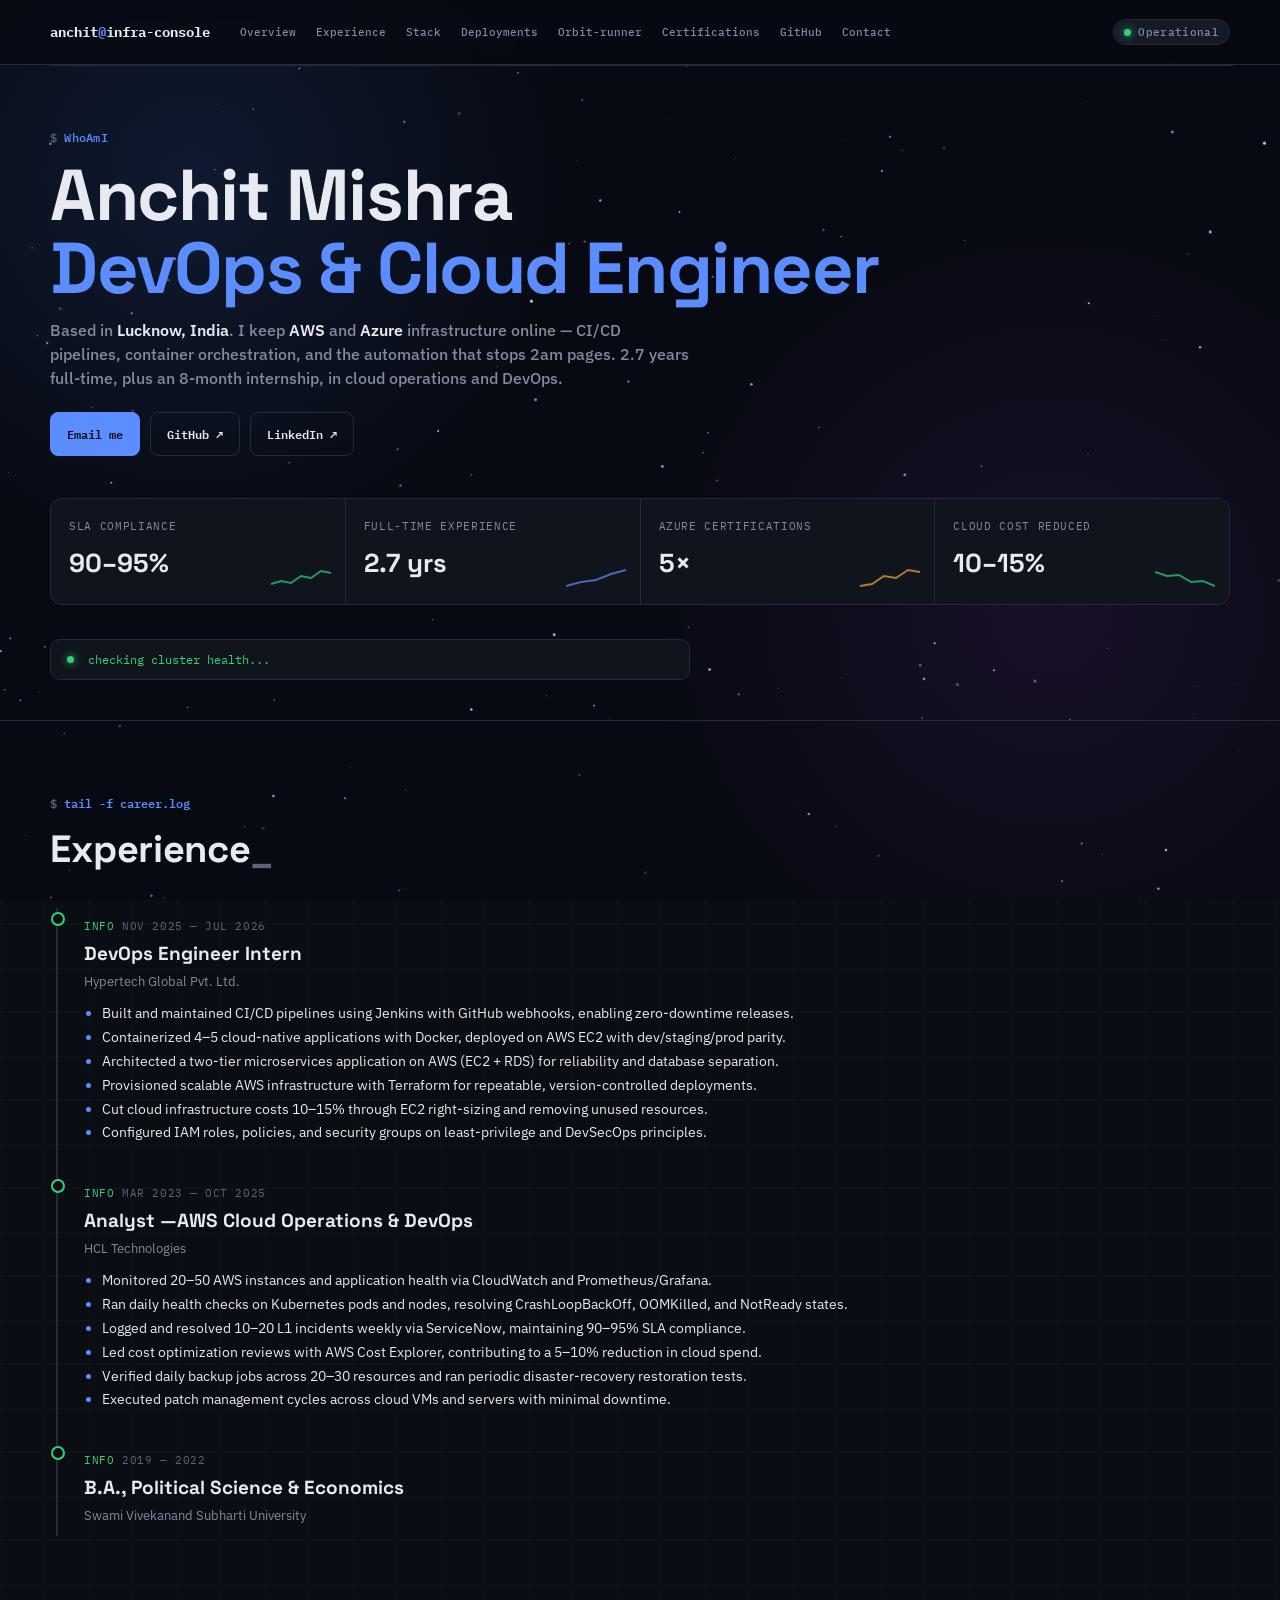
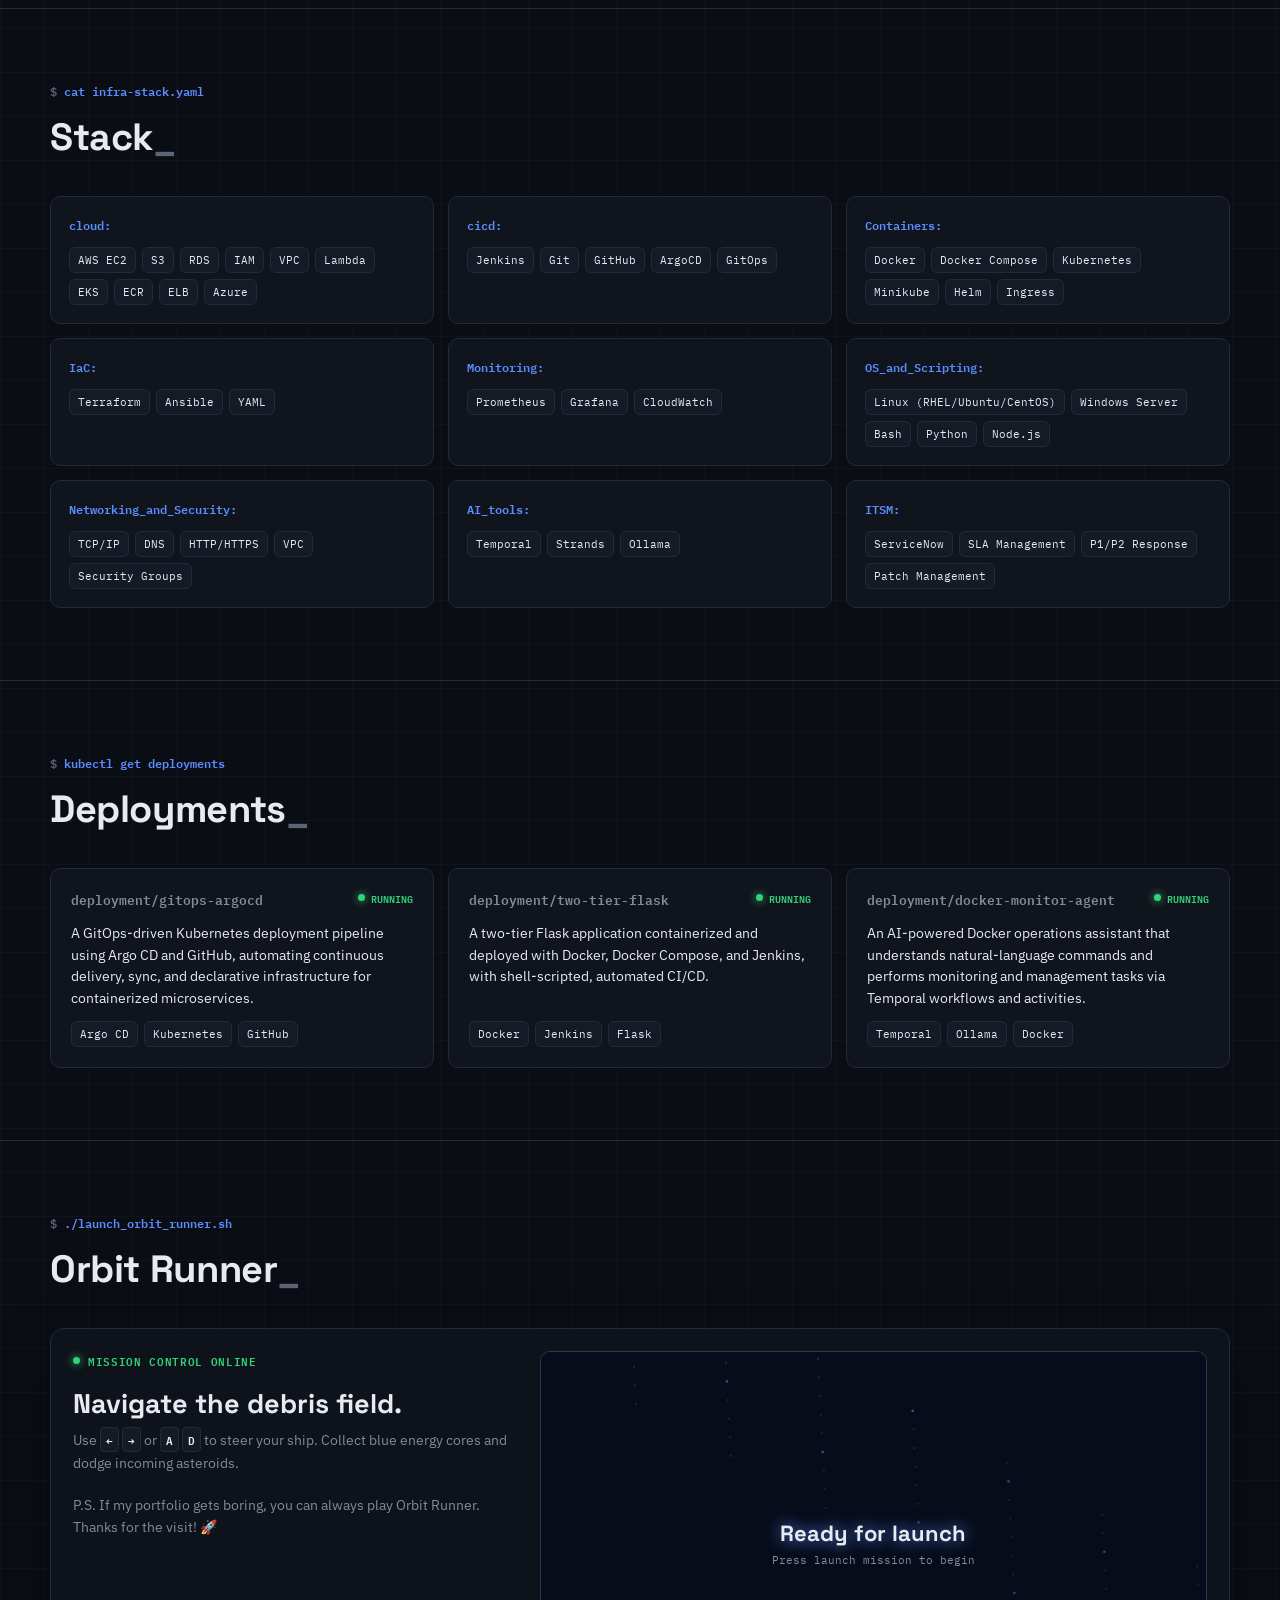
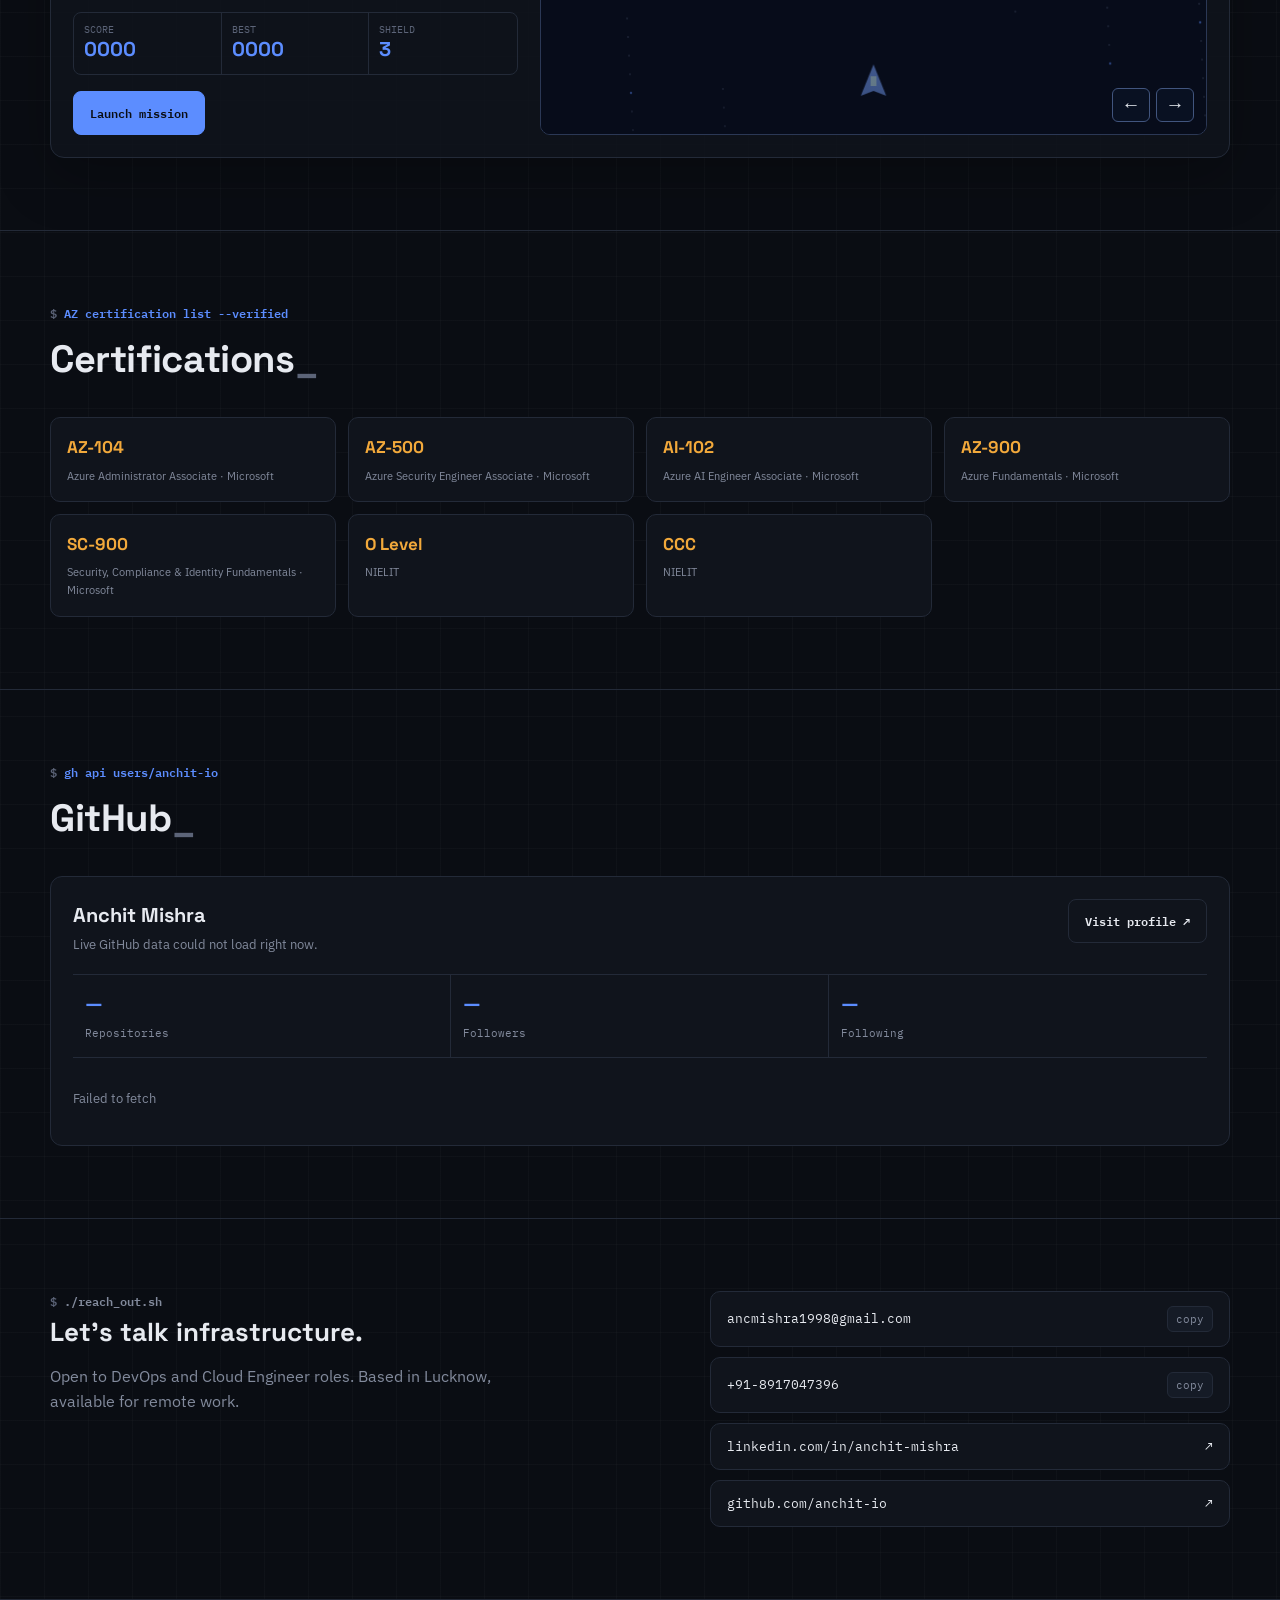
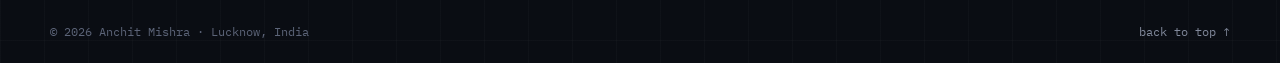
==== index.html @ adf02101 "Refactor text elements for consistency in index.html Updated various text elements for consistency a" ====
<!doctype html>
<html lang="en">
<head>
<meta charset="UTF-8" />
<meta name="viewport" content="width=device-width, initial-scale=1.0" />
<title>Anchit Mishra — DevOps &amp; Cloud Engineer</title>
<meta name="description" content="Anchit Mishra — DevOps and Cloud Engineer. AWS, Azure, Kubernetes, Terraform, CI/CD, and Infrastructure Automation." />
<link rel="preconnect" href="https://fonts.googleapis.com">
<link rel="preconnect" href="https://fonts.gstatic.com" crossorigin>
<link href="https://fonts.googleapis.com/css2?family=Space+Grotesk:wght@500;700&family=IBM+Plex+Mono:wght@400;500;600&family=IBM+Plex+Sans:wght@400;500;600&display=swap" rel="stylesheet">
<link rel="stylesheet" href="styles.css" />
</head>
<body>
<canvas id="space-bg" aria-hidden="true"></canvas>

<header class="top">
  <div class="wrap top-inner">
    <a class="brand" href="#top">anchit<b>@</b>infra-console</a>
    <nav>
      <a href="#overview">Overview</a>
      <a href="#log">Experience</a>
      <a href="#stack">Stack</a>
      <a href="#deployments">Deployments</a>
      <a href="#orbit">Orbit-runner</a>
      <a href="#certs">Certifications</a>
      <a href="#github">GitHub</a>
      <a href="#contact">Contact</a>
    </nav>
    <span class="pill"><i class="dot pulse"></i> Operational</span>
  </div>
</header>

<main id="top">

  <section id="overview" class="hero wrap">
    <div>
      <p class="prompt">WhoAmI</p>
      <h1 class="name">Anchit Mishra<br><em>DevOps &amp; Cloud Engineer</em></h1>
      <p class="role-line">Based in <strong>Lucknow, India</strong>. I keep <strong>AWS</strong> and <strong>Azure</strong> infrastructure online — CI/CD pipelines, container orchestration, and the automation that stops 2am pages. 2.7 years full-time, plus an 8-month internship, in cloud operations and DevOps.</p>
      <div class="hero-ctas">
        <a class="btn primary" href="mailto:ancmishra1998@gmail.com">Email me</a>
        <a class="btn" href="https://github.com/anchit-io" target="_blank" rel="noreferrer">GitHub ↗</a>
        <a class="btn" href="https://linkedin.com/in/anchit-mishra" target="_blank" rel="noreferrer">LinkedIn ↗</a>
      </div>
    </div>

    <div class="stats">
      <div class="stat">
        <span class="k">SLA compliance</span>
        <span class="v">90–95%</span>
        <svg width="60" height="24" viewBox="0 0 60 24"><polyline points="0,18 10,15 20,17 30,10 40,12 50,5 60,7" fill="none" stroke="#33d17a" stroke-width="2"/></svg>
      </div>
      <div class="stat">
        <span class="k">Full-time experience</span>
        <span class="v">2.7 yrs</span>
        <svg width="60" height="24" viewBox="0 0 60 24"><polyline points="0,20 15,16 30,14 45,8 60,4" fill="none" stroke="#5c8dff" stroke-width="2"/></svg>
      </div>
      <div class="stat">
        <span class="k">Azure certifications</span>
        <span class="v">5×</span>
        <svg width="60" height="24" viewBox="0 0 60 24"><polyline points="0,20 12,18 24,10 36,12 48,4 60,6" fill="none" stroke="#f2a93b" stroke-width="2"/></svg>
      </div>
      <div class="stat">
        <span class="k">Cloud cost reduced</span>
        <span class="v">10–15%</span>
        <svg width="60" height="24" viewBox="0 0 60 24"><polyline points="0,6 12,10 24,9 36,16 48,15 60,20" fill="none" stroke="#33d17a" stroke-width="2"/></svg>
      </div>
    </div>

    <div class="ticker">
      <span class="dot pulse"></span>
      <span id="ticker-text">checking cluster health...</span>
    </div>
  </section>

  <section id="log">
    <div class="wrap">
      <p class="eyebrow">tail -f career.log</p>
      <h2 class="title">Experience<span>_</span></h2>
      <div class="log">
        <article class="log-entry">
          <p class="log-meta"><span class="lvl">INFO</span>Nov 2025 — Jul 2026</p>
          <h3>DevOps Engineer Intern</h3>
          <p class="org">Hypertech Global Pvt. Ltd.</p>
          <ul>
            <li>Built and maintained CI/CD pipelines using Jenkins with GitHub webhooks, enabling zero-downtime releases.</li>
            <li>Containerized 4–5 cloud-native applications with Docker, deployed on AWS EC2 with dev/staging/prod parity.</li>
            <li>Architected a two-tier microservices application on AWS (EC2 + RDS) for reliability and database separation.</li>
            <li>Provisioned scalable AWS infrastructure with Terraform for repeatable, version-controlled deployments.</li>
            <li>Cut cloud infrastructure costs 10–15% through EC2 right-sizing and removing unused resources.</li>
            <li>Configured IAM roles, policies, and security groups on least-privilege and DevSecOps principles.</li>
          </ul>
        </article>
        <article class="log-entry">
          <p class="log-meta"><span class="lvl">INFO</span>Mar 2023 — Oct 2025</p>
          <h3>Analyst —AWS Cloud Operations &amp; DevOps</h3>
          <p class="org">HCL Technologies</p>
          <ul>
            <li>Monitored 20–50 AWS instances and application health via CloudWatch and Prometheus/Grafana.</li>
            <li>Ran daily health checks on Kubernetes pods and nodes, resolving CrashLoopBackOff, OOMKilled, and NotReady states.</li>
            <li>Logged and resolved 10–20 L1 incidents weekly via ServiceNow, maintaining 90–95% SLA compliance.</li>
            <li>Led cost optimization reviews with AWS Cost Explorer, contributing to a 5–10% reduction in cloud spend.</li>
            <li>Verified daily backup jobs across 20–30 resources and ran periodic disaster-recovery restoration tests.</li>
            <li>Executed patch management cycles across cloud VMs and servers with minimal downtime.</li>
          </ul>
        </article>
        <article class="log-entry">
          <p class="log-meta"><span class="lvl">INFO</span>2019 — 2022</p>
          <h3>B.A., Political Science &amp; Economics</h3>
          <p class="org">Swami Vivekanand Subharti University</p>
        </article>
      </div>
    </div>
  </section>

  <section id="stack">
    <div class="wrap">
      <p class="eyebrow">cat infra-stack.yaml</p>
      <h2 class="title">Stack<span>_</span></h2>
      <div class="manifest">
        <div class="card">
          <span class="key">cloud</span>
          <div class="chip-row">
            <span class="chip">AWS EC2</span><span class="chip">S3</span><span class="chip">RDS</span><span class="chip">IAM</span>
            <span class="chip">VPC</span><span class="chip">Lambda</span><span class="chip">EKS</span><span class="chip">ECR</span>
            <span class="chip">ELB</span><span class="chip">Azure</span>
          </div>
        </div>
        <div class="card">
          <span class="key">cicd</span>
          <div class="chip-row">
            <span class="chip">Jenkins</span><span class="chip">Git</span><span class="chip">GitHub</span>
            <span class="chip">ArgoCD</span><span class="chip">GitOps</span>
          </div>
        </div>
        <div class="card">
          <span class="key">Containers</span>
          <div class="chip-row">
            <span class="chip">Docker</span><span class="chip">Docker Compose</span><span class="chip">Kubernetes</span>
            <span class="chip">Minikube</span><span class="chip">Helm</span><span class="chip">Ingress</span>
          </div>
        </div>
        <div class="card">
          <span class="key">IaC</span>
          <div class="chip-row">
            <span class="chip">Terraform</span><span class="chip">Ansible</span><span class="chip">YAML</span>
          </div>
        </div>
        <div class="card">
          <span class="key">Monitoring</span>
          <div class="chip-row">
            <span class="chip">Prometheus</span><span class="chip">Grafana</span><span class="chip">CloudWatch</span>
          </div>
        </div>
        <div class="card">
          <span class="key">OS_and_Scripting</span>
          <div class="chip-row">
            <span class="chip">Linux (RHEL/Ubuntu/CentOS)</span><span class="chip">Windows Server</span>
            <span class="chip">Bash</span><span class="chip">Python</span><span class="chip">Node.js</span>
          </div>
        </div>
        <div class="card">
          <span class="key">Networking_and_Security</span>
          <div class="chip-row">
            <span class="chip">TCP/IP</span><span class="chip">DNS</span><span class="chip">HTTP/HTTPS</span>
            <span class="chip">VPC</span><span class="chip">Security Groups</span>
          </div>
        </div>
        <div class="card">
          <span class="key">AI_tools</span>
          <div class="chip-row">
            <span class="chip">Temporal</span><span class="chip">Strands</span><span class="chip">Ollama</span>
          </div>
        </div>
        <div class="card">
          <span class="key">ITSM</span>
          <div class="chip-row">
            <span class="chip">ServiceNow</span><span class="chip">SLA Management</span>
            <span class="chip">P1/P2 Response</span><span class="chip">Patch Management</span>
          </div>
        </div>
      </div>
    </div>
  </section>

  <section id="deployments">
    <div class="wrap">
      <p class="eyebrow">kubectl get deployments</p>
      <h2 class="title">Deployments<span>_</span></h2>
      <div class="deploy-grid">
        <article class="deploy">
          <div class="deploy-head">
            <h3>deployment/gitops-argocd</h3>
            <span class="status-ok"><i class="dot"></i>RUNNING</span>
          </div>
          <p class="desc">A GitOps-driven Kubernetes deployment pipeline using Argo CD and GitHub, automating continuous delivery, sync, and declarative infrastructure for containerized microservices.</p>
          <div class="chip-row"><span class="chip">Argo CD</span><span class="chip">Kubernetes</span><span class="chip">GitHub</span></div>
        </article>
        <article class="deploy">
          <div class="deploy-head">
            <h3>deployment/two-tier-flask</h3>
            <span class="status-ok"><i class="dot"></i>RUNNING</span>
          </div>
          <p class="desc">A two-tier Flask application containerized and deployed with Docker, Docker Compose, and Jenkins, with shell-scripted, automated CI/CD.</p>
          <div class="chip-row"><span class="chip">Docker</span><span class="chip">Jenkins</span><span class="chip">Flask</span></div>
        </article>
        <article class="deploy">
          <div class="deploy-head">
            <h3>deployment/docker-monitor-agent</h3>
            <span class="status-ok"><i class="dot"></i>RUNNING</span>
          </div>
          <p class="desc">An AI-powered Docker operations assistant that understands natural-language commands and performs monitoring and management tasks via Temporal workflows and activities.</p>
          <div class="chip-row"><span class="chip">Temporal</span><span class="chip">Ollama</span><span class="chip">Docker</span></div>
        </article>
      </div>
    </div>
  </section>

  <section id="orbit" class="orbit-section">
    <div class="wrap">
      <p class="eyebrow">./launch_orbit_runner.sh</p>
      <h2 class="title">Orbit Runner<span>_</span></h2>
      <div class="game-shell">
        <div class="game-copy">
          <span class="game-kicker"><i class="dot pulse"></i> mission control online</span>
          <h3>Navigate the debris field.</h3>
          <p>Use <kbd>←</kbd> <kbd>→</kbd> or <kbd>A</kbd> <kbd>D</kbd> to steer your ship. Collect blue energy cores and dodge incoming asteroids.</p>
          <p class="game-note">P.S. If my portfolio gets boring, you can always play Orbit Runner. Thanks for the visit! 🚀</p>
          <div class="game-stats" aria-live="polite">
            <div><span>score</span><strong id="game-score">0000</strong></div>
            <div><span>best</span><strong id="game-best">0000</strong></div>
            <div><span>shield</span><strong id="game-shield">3</strong></div>
          </div>
          <button class="btn primary game-start" id="game-start" type="button">Launch mission</button>
        </div>
        <div class="game-stage-wrap">
          <canvas id="orbit-game" width="680" height="390" aria-label="Orbit Runner space game"></canvas>
          <div class="game-overlay" id="game-overlay"><span>Ready for launch</span><small>Press launch mission to begin</small></div>
          <div class="game-controls" aria-label="Game controls">
            <button type="button" class="game-control" data-direction="left" aria-label="Move ship left">←</button>
            <button type="button" class="game-control" data-direction="right" aria-label="Move ship right">→</button>
          </div>
        </div>
      </div>
    </div>
  </section>

  <section id="certs">
    <div class="wrap">
      <p class="eyebrow">AZ certification list --verified</p>
      <h2 class="title">Certifications<span>_</span></h2>
      <div class="cert-grid">
        <div class="cert"><span class="badge">AZ-104</span><small>Azure Administrator Associate · Microsoft</small></div>
        <div class="cert"><span class="badge">AZ-500</span><small>Azure Security Engineer Associate · Microsoft</small></div>
        <div class="cert"><span class="badge">AI-102</span><small>Azure AI Engineer Associate · Microsoft</small></div>
        <div class="cert"><span class="badge">AZ-900</span><small>Azure Fundamentals · Microsoft</small></div>
        <div class="cert"><span class="badge">SC-900</span><small>Security, Compliance &amp; Identity Fundamentals · Microsoft</small></div>
        <div class="cert"><span class="badge">O Level</span><small>NIELIT</small></div>
        <div class="cert"><span class="badge">CCC</span><small>NIELIT</small></div>
      </div>
    </div>
  </section>

  <section id="github">
    <div class="wrap">
      <p class="eyebrow">gh api users/anchit-io</p>
      <h2 class="title">GitHub<span>_</span></h2>
      <div class="gh-panel">
        <div class="gh-top">
          <div>
            <h3 id="gh-name">Anchit Mishra</h3>
            <p id="gh-bio">Loading public profile…</p>
          </div>
          <a class="btn" id="gh-link" href="https://github.com/anchit-io" target="_blank" rel="noreferrer">Visit profile ↗</a>
        </div>
        <div class="gh-stats">
          <div><strong id="gh-repos">—</strong><span>Repositories</span></div>
          <div><strong id="gh-followers">—</strong><span>Followers</span></div>
          <div><strong id="gh-following">—</strong><span>Following</span></div>
        </div>
        <div class="repo-grid" id="gh-repo-list">
          <p style="grid-column:1/-1;color:var(--muted);font-size:13px">Connecting to GitHub…</p>
        </div>
      </div>
    </div>
  </section>

  <section id="contact">
    <div class="wrap contact-grid">
      <div class="contact-copy">
        <p class="eyebrow">./reach_out.sh</p>
        <h3>Let's talk infrastructure.</h3>
        <p>Open to DevOps and Cloud Engineer roles. Based in Lucknow, available for remote work.</p>
      </div>
      <div class="contact-list">
        <a class="contact-item" href="mailto:ancmishra1998@gmail.com">
          <span>ancmishra1998@gmail.com</span>
          <button type="button" data-copy="ancmishra1998@gmail.com">copy</button>
        </a>
        <a class="contact-item" href="tel:+918917047396">
          <span>+91-8917047396</span>
          <button type="button" data-copy="+918917047396">copy</button>
        </a>
        <a class="contact-item" href="https://linkedin.com/in/anchit-mishra" target="_blank" rel="noreferrer">
          <span>linkedin.com/in/anchit-mishra</span><span>↗</span>
        </a>
        <a class="contact-item" href="https://github.com/anchit-io" target="_blank" rel="noreferrer">
          <span>github.com/anchit-io</span><span>↗</span>
        </a>
      </div>
    </div>
  </section>

</main>

<footer>
  <div class="wrap footer-inner">
    <span>© <span id="year"></span> Anchit Mishra · Lucknow, India</span>
    <a href="#top">back to top ↑</a>
  </div>
</footer>

<script src="script.js"></script>
</body>
</html>
---- styles.css ----
:root{
  --bg:#0a0d13;
  --panel:#10141c;
  --panel-2:#151b26;
  --line:#232a38;
  --text:#e7eaf0;
  --muted:#828a9c;
  --muted-2:#5c6478;
  --ok:#33d17a;
  --warn:#f2a93b;
  --info:#5c8dff;
  --display:'Space Grotesk',sans-serif;
  --mono:'IBM Plex Mono',monospace;
  --body:'IBM Plex Sans',sans-serif;
  --maxw:1180px;
}

*{box-sizing:border-box}
html{scroll-behavior:smooth}
body{
  margin:0;background:var(--bg);color:var(--text);
  font-family:var(--body);line-height:1.6;
  background-image:
    linear-gradient(rgba(231,234,240,0.025) 1px,transparent 1px),
    linear-gradient(90deg,rgba(231,234,240,0.025) 1px,transparent 1px);
  background-size:44px 44px;
}
#space-bg{position:fixed;inset:0;width:100%;height:100%;z-index:-2;pointer-events:none;background:radial-gradient(circle at 15% 20%,rgba(52,95,184,.18),transparent 30%),radial-gradient(circle at 82% 68%,rgba(117,43,157,.16),transparent 34%),#070a12}
@media (prefers-reduced-motion:reduce){
  *{animation-duration:0.001ms!important;animation-iteration-count:1!important;transition-duration:0.001ms!important;}
}

.wrap{width:min(100% - 48px,var(--maxw));margin:0 auto}
a{color:inherit}
.pill{
  display:inline-flex;align-items:center;gap:7px;
  font:500 11px var(--mono);letter-spacing:.03em;
  padding:5px 10px;border:1px solid var(--line);border-radius:99px;color:var(--muted);
  background:var(--panel-2);
}
.dot{width:7px;height:7px;border-radius:50%;background:var(--ok);box-shadow:0 0 8px var(--ok);flex:none}
.dot.pulse{animation:pulse 2.2s ease-in-out infinite}
@keyframes pulse{0%,100%{opacity:1}50%{opacity:.35}}

/* header */
header.top{
  position:sticky;top:0;z-index:20;
  background:rgba(7,10,18,.84);backdrop-filter:blur(10px);
  border-bottom:1px solid var(--line);
}
.top-inner{display:flex;align-items:center;gap:22px;height:64px}
.brand{font:700 14px var(--mono);text-decoration:none;color:var(--text);white-space:nowrap}
.brand b{color:var(--info)}
.top nav{display:flex;gap:20px;margin-left:8px;flex:1;overflow:auto}
.top nav a{font:500 11px var(--mono);color:var(--muted);text-decoration:none;white-space:nowrap}
.top nav a:hover{color:var(--text)}
.menu-btn{display:none;background:none;border:1px solid var(--line);color:var(--text);border-radius:6px;padding:6px 10px;font:12px var(--mono)}

/* hero */
.hero{padding:64px 0 40px;display:grid;gap:34px}
.prompt{font:500 12px var(--mono);color:var(--info);letter-spacing:.02em;margin:0 0 14px}
.prompt::before{content:'$ ';color:var(--muted-2)}
h1.name{
  font-family:var(--display);font-weight:700;
  font-size:clamp(40px,6.4vw,72px);line-height:1.02;letter-spacing:-.02em;margin:0 0 12px;
}
h1.name em{font-style:normal;color:var(--info)}
.role-line{font:500 16px/1.5 var(--body);color:var(--muted);max-width:640px;margin:0 0 22px}
.role-line strong{color:var(--text);font-weight:600}
.hero-ctas{display:flex;flex-wrap:wrap;gap:10px;margin-bottom:8px}
.btn{
  font:600 12px var(--mono);text-decoration:none;padding:11px 16px;border-radius:8px;
  border:1px solid var(--line);color:var(--text);display:inline-flex;align-items:center;gap:8px;
  transition:transform .15s ease,border-color .15s ease,background .15s ease;
}
.btn:hover{transform:translateY(-2px);border-color:var(--info)}
.btn.primary{background:var(--info);border-color:var(--info);color:#0a0d13}
.btn.primary:hover{background:#7aa2ff}

/* stat tiles */
.stats{display:grid;grid-template-columns:repeat(4,1fr);gap:1px;background:var(--line);border:1px solid var(--line);border-radius:12px;overflow:hidden}
.stat{background:var(--panel);padding:20px 18px;position:relative}
.stat .k{font:11px var(--mono);color:var(--muted);text-transform:uppercase;letter-spacing:.06em;margin-bottom:10px;display:block}
.stat .v{font-family:var(--display);font-weight:700;font-size:26px;color:var(--text)}
.stat svg{position:absolute;right:14px;bottom:14px;opacity:.7}

/* live ticker */
.ticker{
  border:1px solid var(--line);background:var(--panel);border-radius:10px;
  padding:12px 16px;display:flex;align-items:center;gap:12px;font:12px var(--mono);color:var(--muted);
  max-width:640px;
}
.ticker .dot{margin-right:2px}
#ticker-text{color:var(--ok)}

/* orbit runner */
.orbit-section{position:relative;overflow:hidden}
.game-shell{display:grid;grid-template-columns:.8fr 1.2fr;gap:22px;align-items:stretch;border:1px solid var(--line);background:rgba(16,20,28,.86);border-radius:14px;padding:22px;box-shadow:0 18px 55px rgba(0,0,0,.25)}
.game-copy{display:flex;flex-direction:column;align-items:flex-start}
.game-kicker{font:600 11px var(--mono);color:var(--ok);letter-spacing:.06em;text-transform:uppercase;display:flex;align-items:center;gap:8px}
.game-copy h3{font:700 27px/1.15 var(--display);margin:18px 0 10px}
.game-copy p{font-size:14px;color:var(--muted);margin:0 0 20px}
kbd{font:600 11px var(--mono);padding:2px 5px;border:1px solid var(--line);border-radius:4px;background:var(--panel-2);color:var(--text)}
.game-stats{display:grid;grid-template-columns:repeat(3,1fr);width:100%;border:1px solid var(--line);border-radius:8px;overflow:hidden;margin-top:auto;margin-bottom:16px}
.game-stats div{padding:10px;border-right:1px solid var(--line)}.game-stats div:last-child{border:0}.game-stats span{display:block;font:10px var(--mono);text-transform:uppercase;color:var(--muted-2)}.game-stats strong{font:700 20px var(--display);color:var(--info)}
.game-start{cursor:pointer}
.game-stage-wrap{position:relative;min-height:300px;border:1px solid #2b3855;border-radius:10px;overflow:hidden;background:#070c1a}
#orbit-game{width:100%;height:100%;display:block;min-height:300px;touch-action:none}
.game-overlay{position:absolute;inset:0;display:grid;place-content:center;text-align:center;gap:6px;background:linear-gradient(rgba(7,12,26,.15),rgba(7,12,26,.58));pointer-events:none;transition:opacity .25s ease}.game-overlay.hidden{opacity:0}.game-overlay span{font:700 22px var(--display);text-shadow:0 0 16px #5c8dff}.game-overlay small{font:11px var(--mono);color:var(--muted)}
.game-controls{position:absolute;right:12px;bottom:12px;display:flex;gap:6px}.game-control{width:38px;height:34px;border:1px solid #41557e;border-radius:6px;background:rgba(11,19,37,.8);color:var(--text);font-size:19px;cursor:pointer}.game-control:hover{border-color:var(--info);color:var(--info)}

/* sections */
section{padding:72px 0;border-top:1px solid var(--line)}
.eyebrow{font:600 12px var(--mono);color:var(--info);margin:0 0 6px}
.eyebrow::before{content:'$ ';color:var(--muted-2)}
h2.title{font-family:var(--display);font-size:clamp(26px,3.6vw,38px);margin:0 0 28px;letter-spacing:-.01em}
h2.title span{color:var(--muted-2)}

/* log / experience */
.log{border-left:2px solid var(--line);margin-left:6px;display:grid;gap:0}
.log-entry{position:relative;padding:0 0 30px 26px}
.log-entry::before{content:'';position:absolute;left:-7px;top:4px;width:10px;height:10px;border-radius:50%;background:var(--bg);border:2px solid var(--ok)}
.log-entry:last-child{padding-bottom:0}
.log-meta{font:11px var(--mono);color:var(--muted-2);text-transform:uppercase;letter-spacing:.05em;margin-bottom:6px}
.log-meta .lvl{color:var(--ok);margin-right:8px}
.log-entry h3{font-family:var(--display);font-size:19px;margin:0 0 2px}
.log-entry .org{color:var(--muted);font-size:13px;margin:0 0 10px}
.log-entry ul{margin:0;padding-left:18px;color:var(--text);font-size:14px;line-height:1.7}
.log-entry li::marker{color:var(--info)}

/* stack / skills manifest */
.manifest{display:grid;grid-template-columns:repeat(3,1fr);gap:14px}
.manifest .card{border:1px solid var(--line);background:var(--panel);border-radius:10px;padding:18px}
.manifest .key{font:600 12px var(--mono);color:var(--info);margin:0 0 12px;display:block}
.manifest .key::after{content:':'}
.chip-row{display:flex;flex-wrap:wrap;gap:6px}
.chip{font:11px var(--mono);color:var(--text);background:var(--panel-2);border:1px solid var(--line);border-radius:6px;padding:5px 8px}

/* deployments / projects */
.deploy-grid{display:grid;grid-template-columns:repeat(3,1fr);gap:14px}
.deploy{border:1px solid var(--line);background:var(--panel);border-radius:10px;padding:20px;display:flex;flex-direction:column;gap:12px;transition:border-color .15s ease,transform .15s ease}
.deploy:hover{border-color:var(--ok);transform:translateY(-3px)}
.deploy-head{display:flex;justify-content:space-between;align-items:start;gap:10px}
.deploy-head h3{font:600 13px var(--mono);margin:0;color:var(--muted)}
.status-ok{font:600 10px var(--mono);color:var(--ok);display:flex;align-items:center;gap:6px;white-space:nowrap}
.deploy p.desc{font-size:13.5px;color:var(--text);margin:0;line-height:1.6}
.deploy .chip-row{margin-top:auto}

/* certifications */
.cert-grid{display:grid;grid-template-columns:repeat(4,1fr);gap:12px}
.cert{border:1px solid var(--line);background:var(--panel);border-radius:10px;padding:16px;text-align:left}
.cert .badge{font-family:var(--display);font-weight:700;font-size:17px;color:var(--warn)}
.cert small{display:block;color:var(--muted);font-size:11px;margin-top:6px}

/* github */
.gh-panel{border:1px solid var(--line);background:var(--panel);border-radius:12px;padding:22px}
.gh-top{display:flex;justify-content:space-between;align-items:start;gap:20px;flex-wrap:wrap}
.gh-top h3{font-family:var(--display);font-size:20px;margin:0 0 4px}
.gh-top p{margin:0;color:var(--muted);font-size:13px}
.gh-stats{display:grid;grid-template-columns:repeat(3,1fr);border-top:1px solid var(--line);border-bottom:1px solid var(--line);margin:18px 0}
.gh-stats div{padding:12px;border-right:1px solid var(--line)}
.gh-stats div:last-child{border-right:0}
.gh-stats strong{display:block;font-family:var(--display);font-size:20px;color:var(--info)}
.gh-stats span{font:11px var(--mono);color:var(--muted)}
.repo-grid{display:grid;grid-template-columns:repeat(3,1fr);gap:10px}
.repo{border:1px solid var(--line);border-radius:8px;padding:12px}
.repo a{font:600 12px var(--mono);text-decoration:none;color:var(--text)}
.repo p{font-size:11.5px;color:var(--muted);margin:6px 0 0}

/* contact */
.contact-grid{display:grid;grid-template-columns:1.1fr .9fr;gap:24px}
.contact-copy h3{font-family:var(--display);font-size:26px;margin:0 0 10px;line-height:1.2}
.contact-copy p{color:var(--muted);max-width:480px}
.contact-list{display:grid;gap:10px;align-content:start}
.contact-item{
  border:1px solid var(--line);background:var(--panel);border-radius:10px;
  padding:14px 16px;display:flex;justify-content:space-between;align-items:center;
  text-decoration:none;color:var(--text);font:13px var(--mono);gap:10px;
}
.contact-item:hover{border-color:var(--info)}
.contact-item button{background:var(--panel-2);border:1px solid var(--line);color:var(--muted);font:11px var(--mono);border-radius:6px;padding:5px 8px;cursor:pointer}
.contact-item button:hover{color:var(--text);border-color:var(--info)}

footer{border-top:1px solid var(--line);padding:24px 0;font:12px var(--mono);color:var(--muted-2)}
.footer-inner{display:flex;justify-content:space-between;flex-wrap:wrap;gap:8px}
footer a{color:var(--muted);text-decoration:none}
footer a:hover{color:var(--text)}

@media (max-width:900px){
  .stats{grid-template-columns:repeat(2,1fr)}
  .manifest,.deploy-grid,.repo-grid{grid-template-columns:repeat(2,1fr)}
  .cert-grid{grid-template-columns:repeat(2,1fr)}
  .contact-grid{grid-template-columns:1fr}
  .top nav{display:none}
  .menu-btn{display:inline-block;margin-left:auto}
  .game-shell{grid-template-columns:1fr}.game-copy{min-height:240px}
}
@media (max-width:560px){
  .stats,.manifest,.deploy-grid,.repo-grid,.cert-grid,.gh-stats{grid-template-columns:1fr}
  .hero{padding:44px 0 30px}
  .game-shell{padding:14px}.game-copy h3{font-size:23px}.game-stage-wrap,#orbit-game{min-height:260px}
}
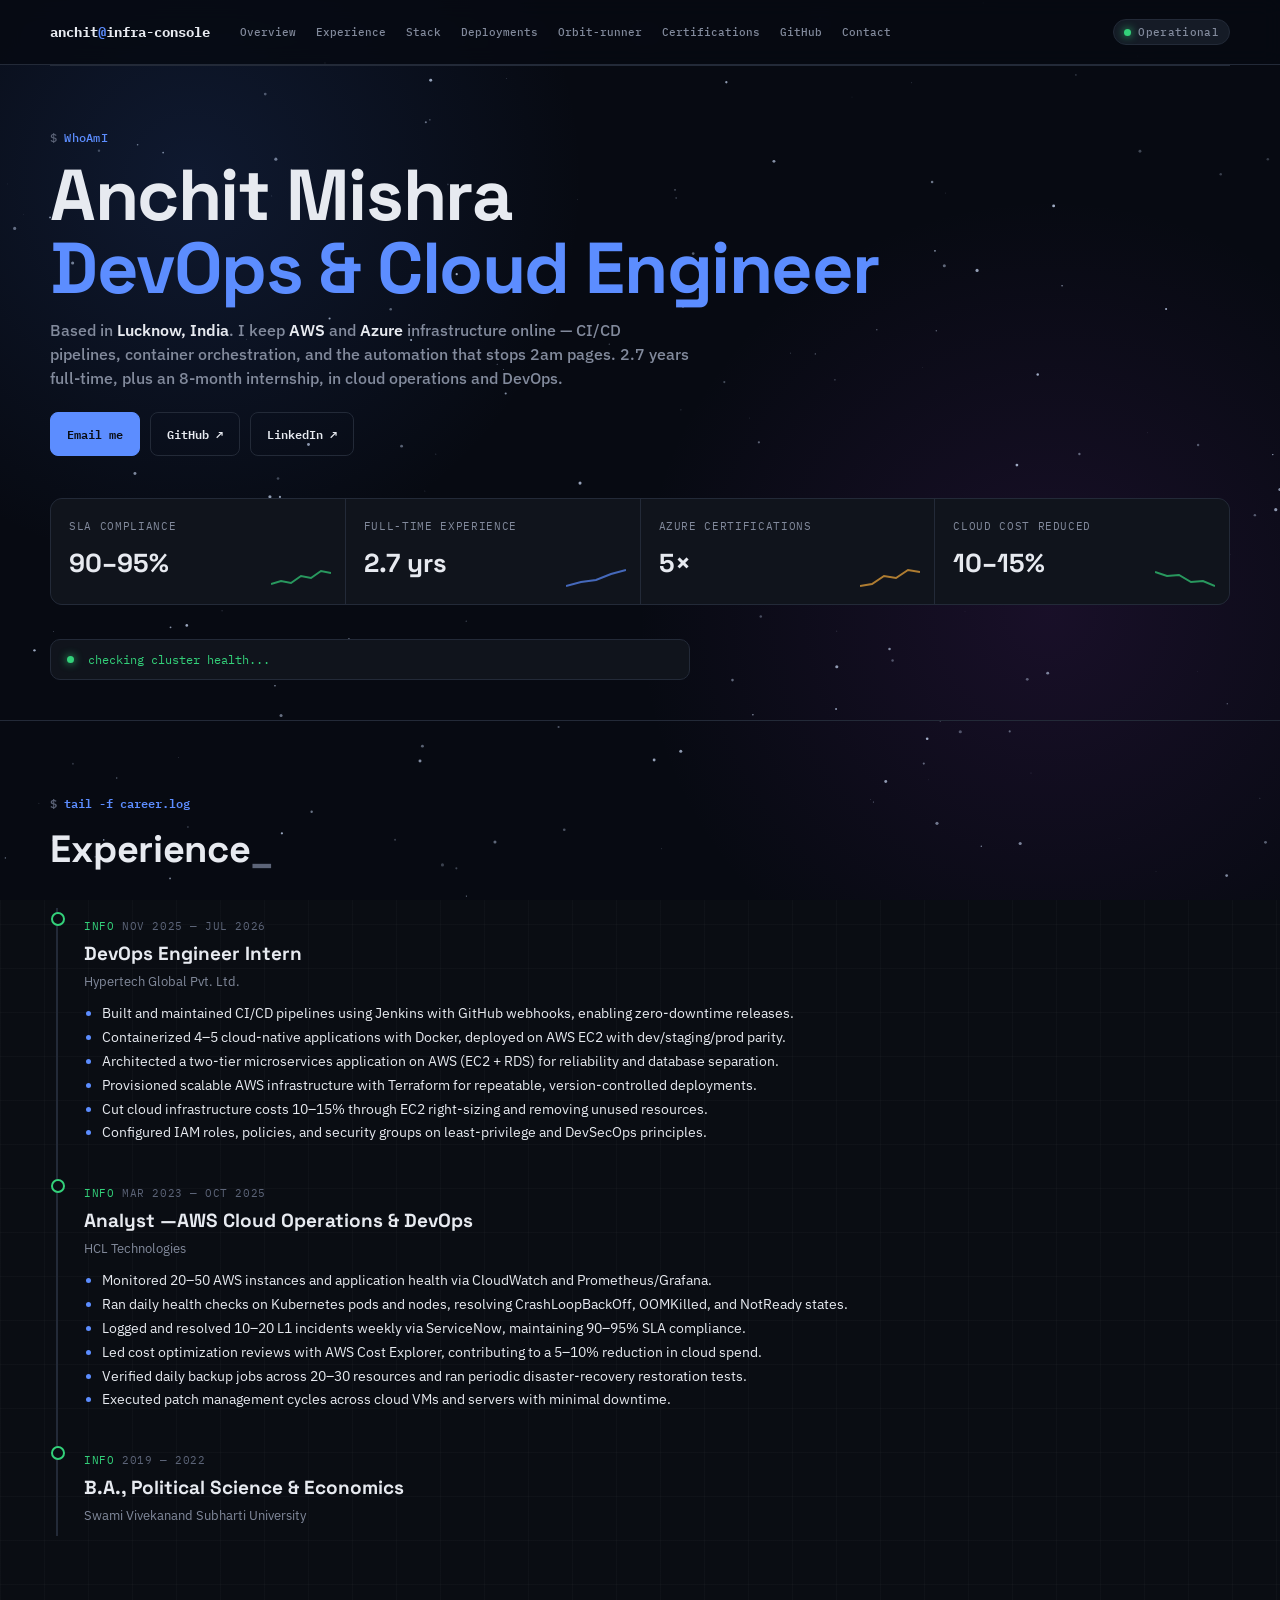
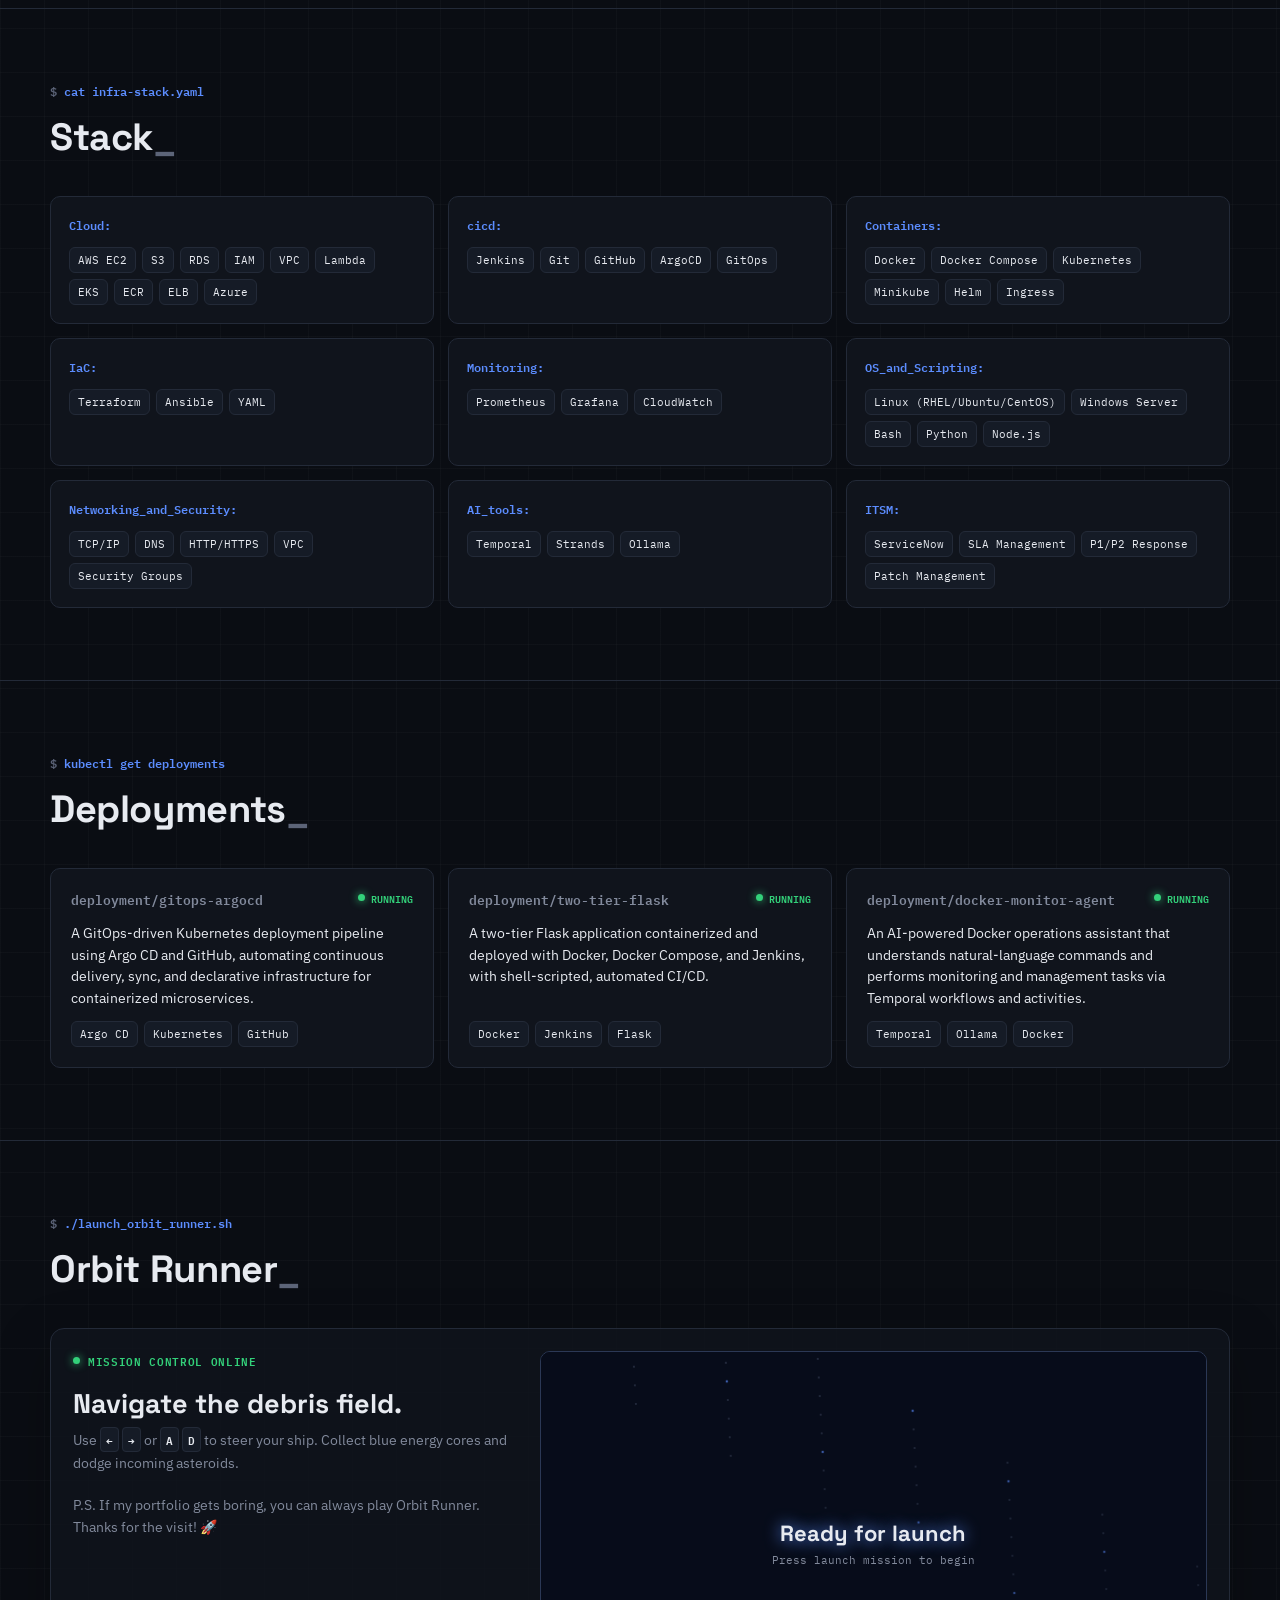
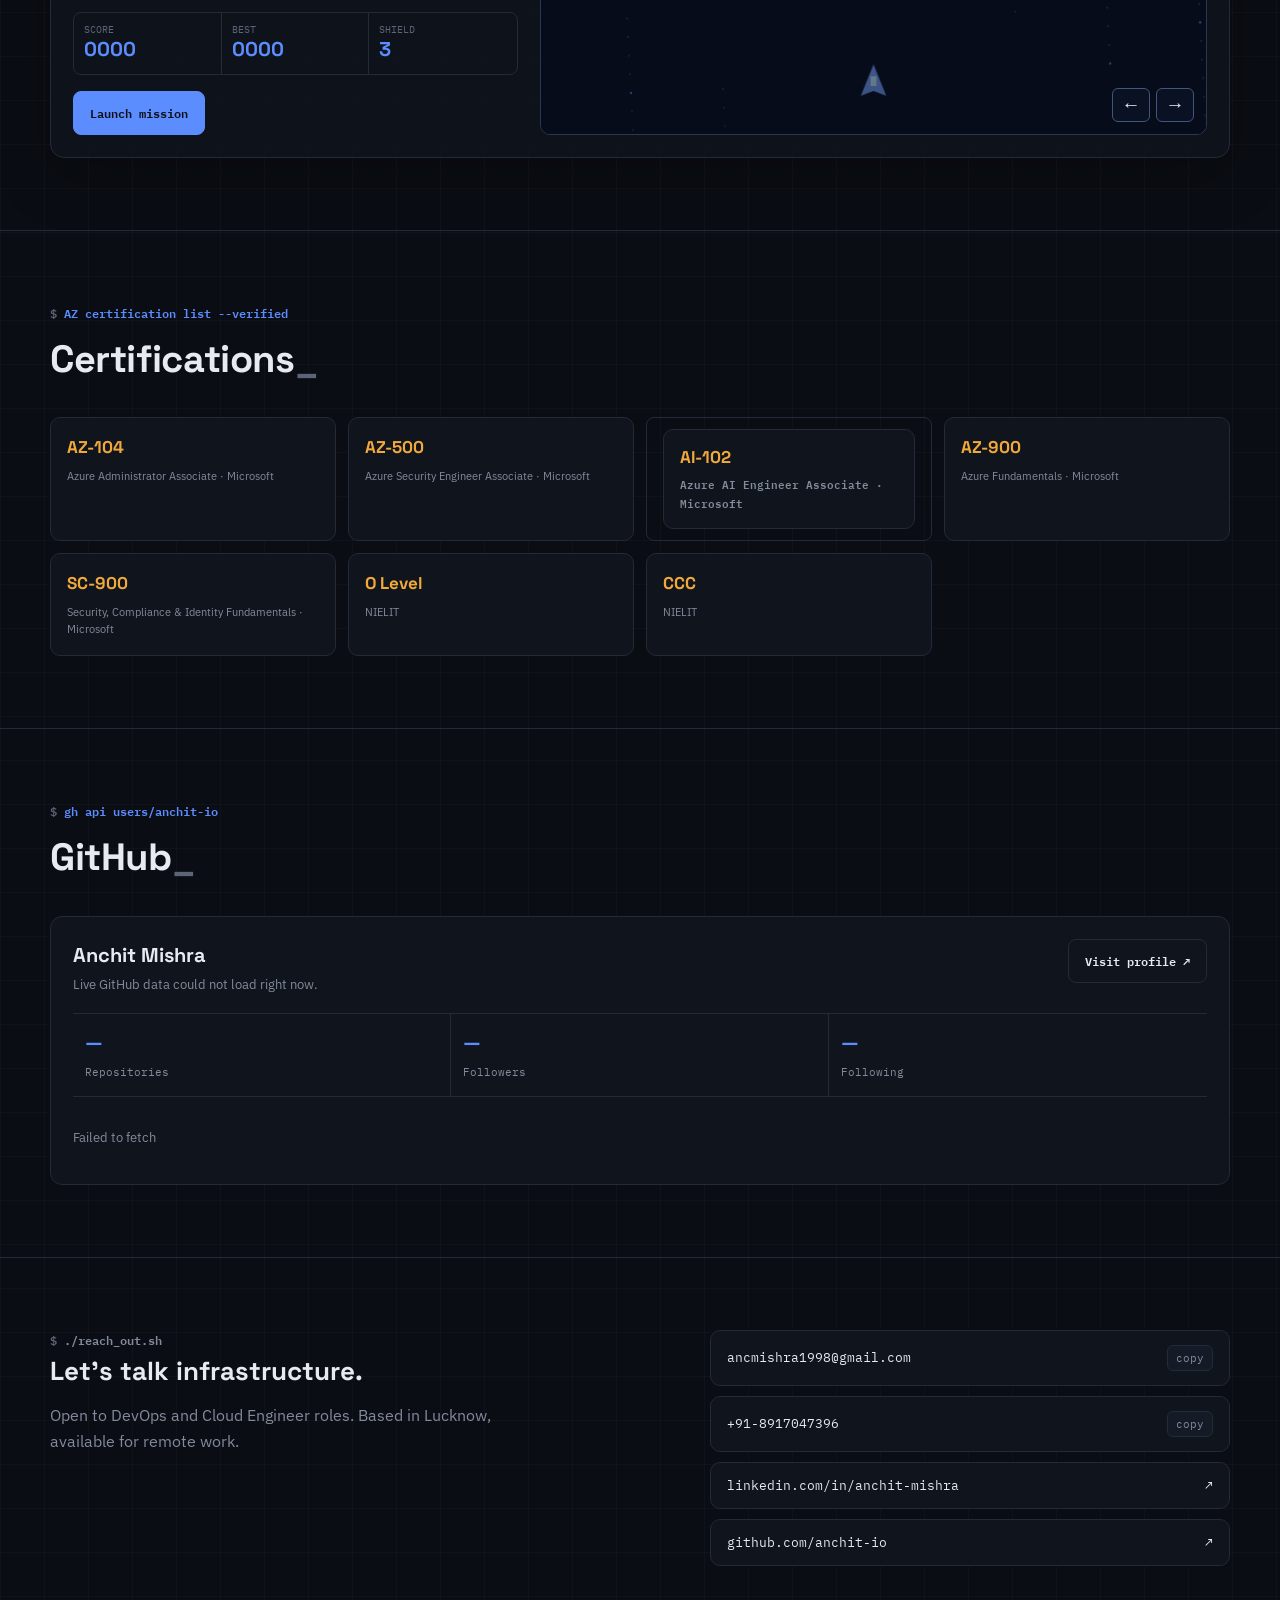
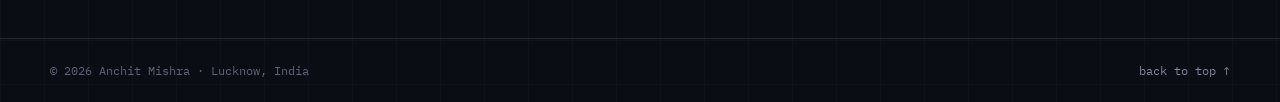
==== commit 593312af: "Add certification link for Azure credentials Added a link to an external certification resource." ====
--- a/index.html
+++ b/index.html
@@ -119,7 +119,7 @@
       <h2 class="title">Stack<span>_</span></h2>
       <div class="manifest">
         <div class="card">
-          <span class="key">cloud</span>
+          <span class="key">Cloud</span>
           <div class="chip-row">
             <span class="chip">AWS EC2</span><span class="chip">S3</span><span class="chip">RDS</span><span class="chip">IAM</span>
             <span class="chip">VPC</span><span class="chip">Lambda</span><span class="chip">EKS</span><span class="chip">ECR</span>
@@ -252,7 +252,10 @@
       <div class="cert-grid">
         <div class="cert"><span class="badge">AZ-104</span><small>Azure Administrator Associate · Microsoft</small></div>
         <div class="cert"><span class="badge">AZ-500</span><small>Azure Security Engineer Associate · Microsoft</small></div>
+        <a class="btn cert-link" href="https://learn.microsoft.com/api/credentials/share/en-us/AnchitMishra-3533/789EA76940F488BC?sharingId=A4A01CBDAC6F98AF"
+       target="_blank" rel="noreferrer">
         <div class="cert"><span class="badge">AI-102</span><small>Azure AI Engineer Associate · Microsoft</small></div>
+          </a>
         <div class="cert"><span class="badge">AZ-900</span><small>Azure Fundamentals · Microsoft</small></div>
         <div class="cert"><span class="badge">SC-900</span><small>Security, Compliance &amp; Identity Fundamentals · Microsoft</small></div>
         <div class="cert"><span class="badge">O Level</span><small>NIELIT</small></div>
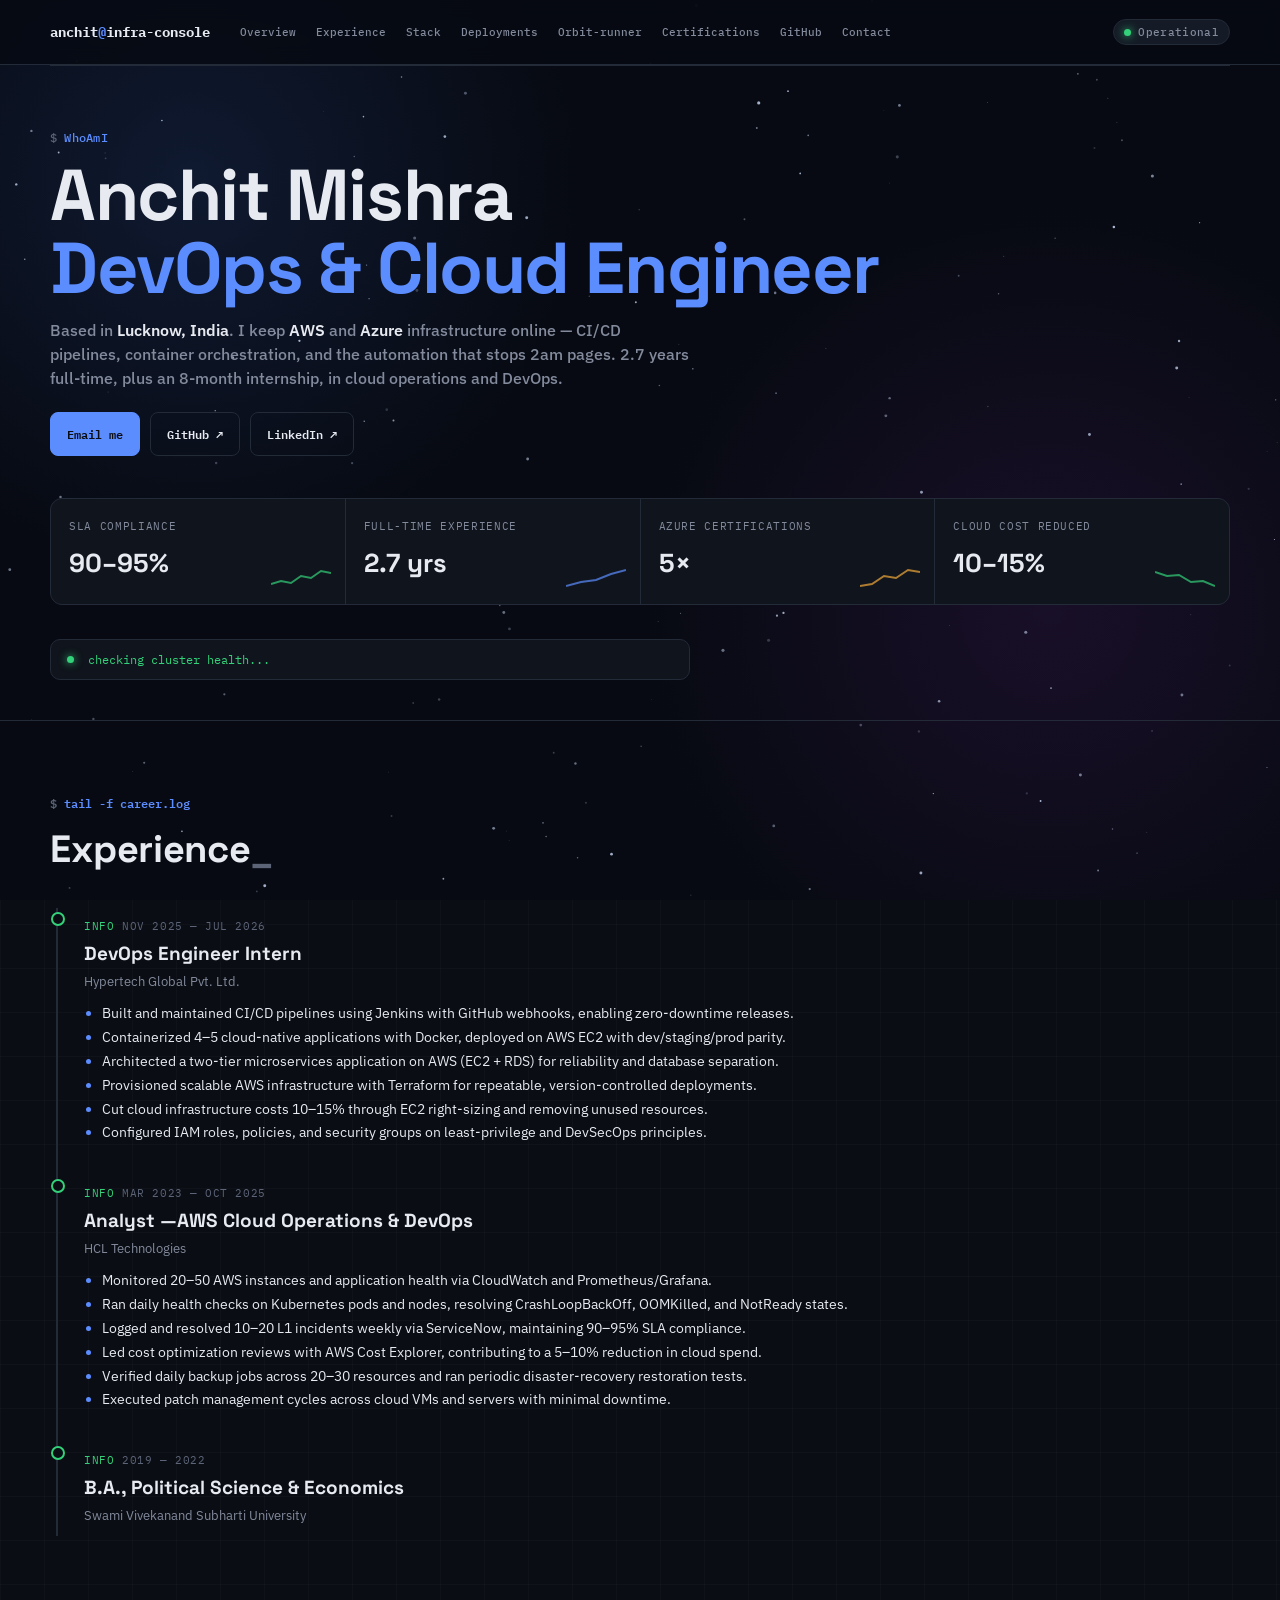
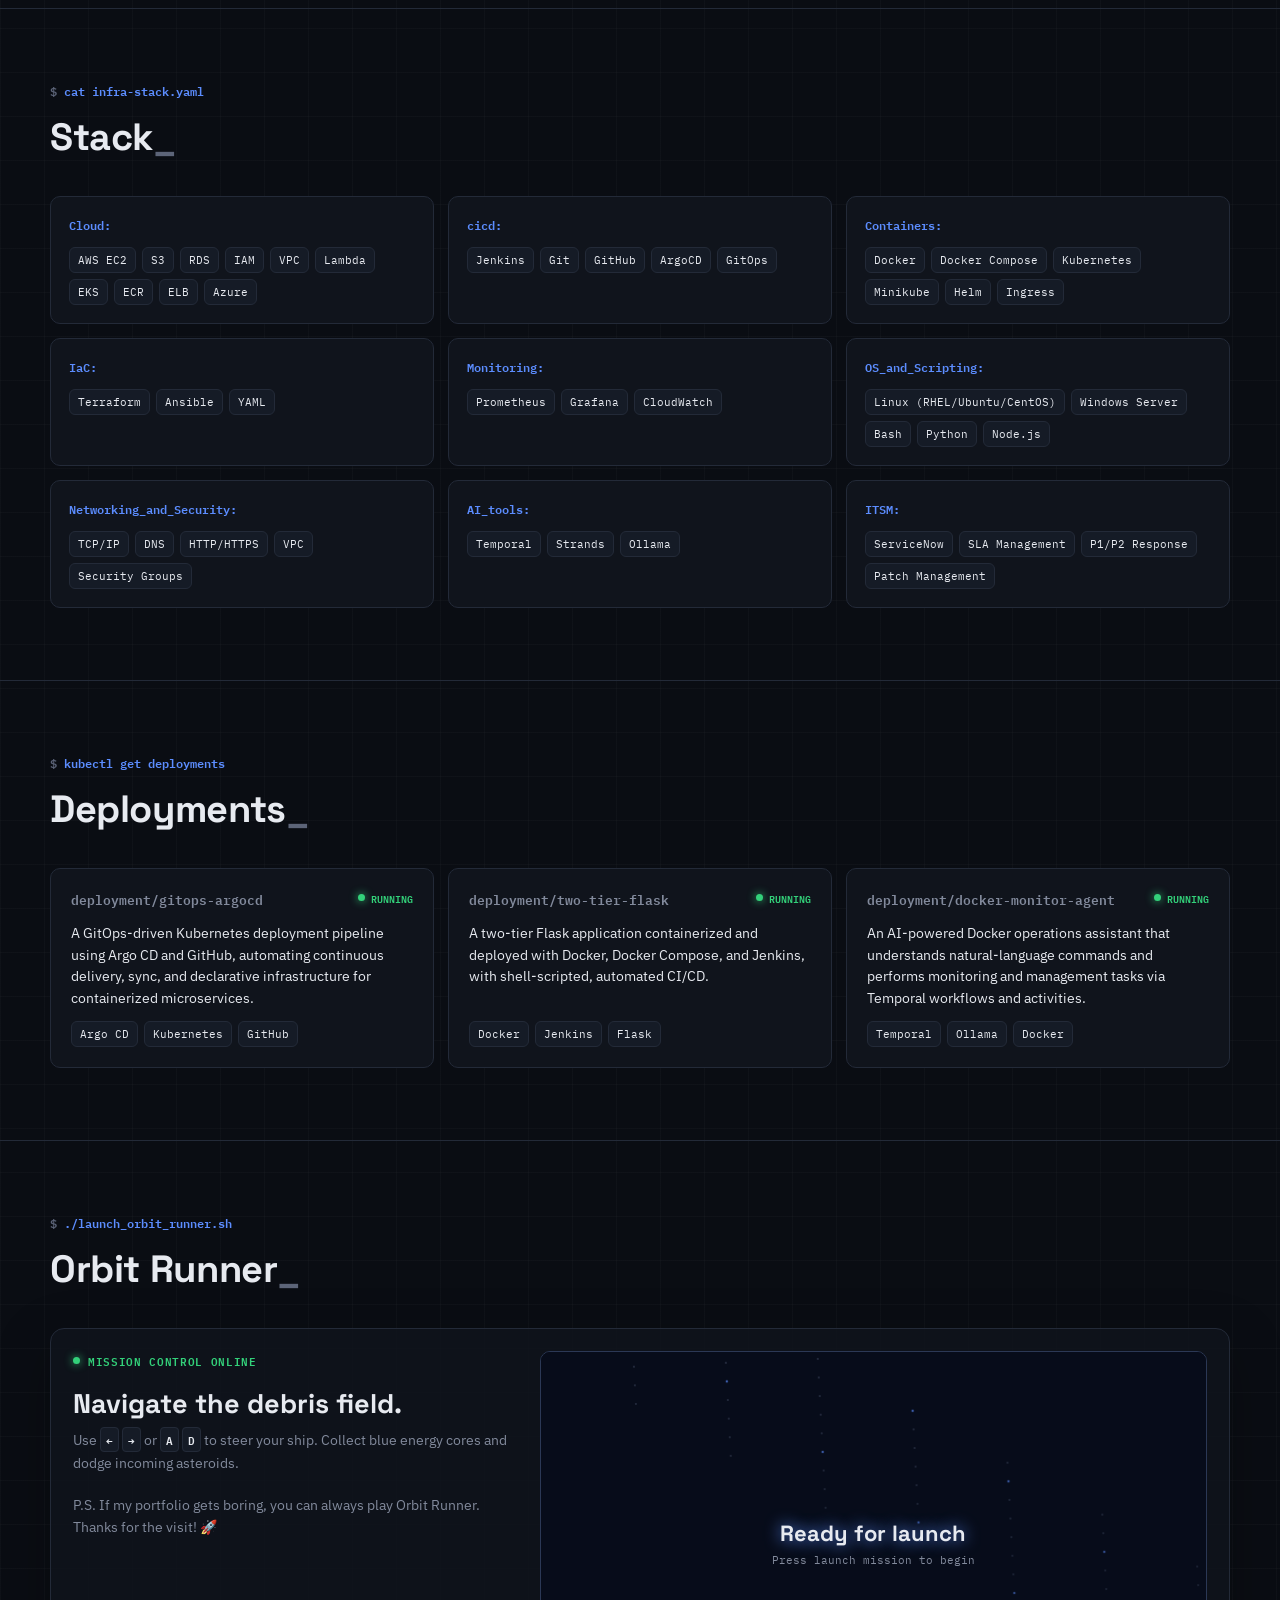
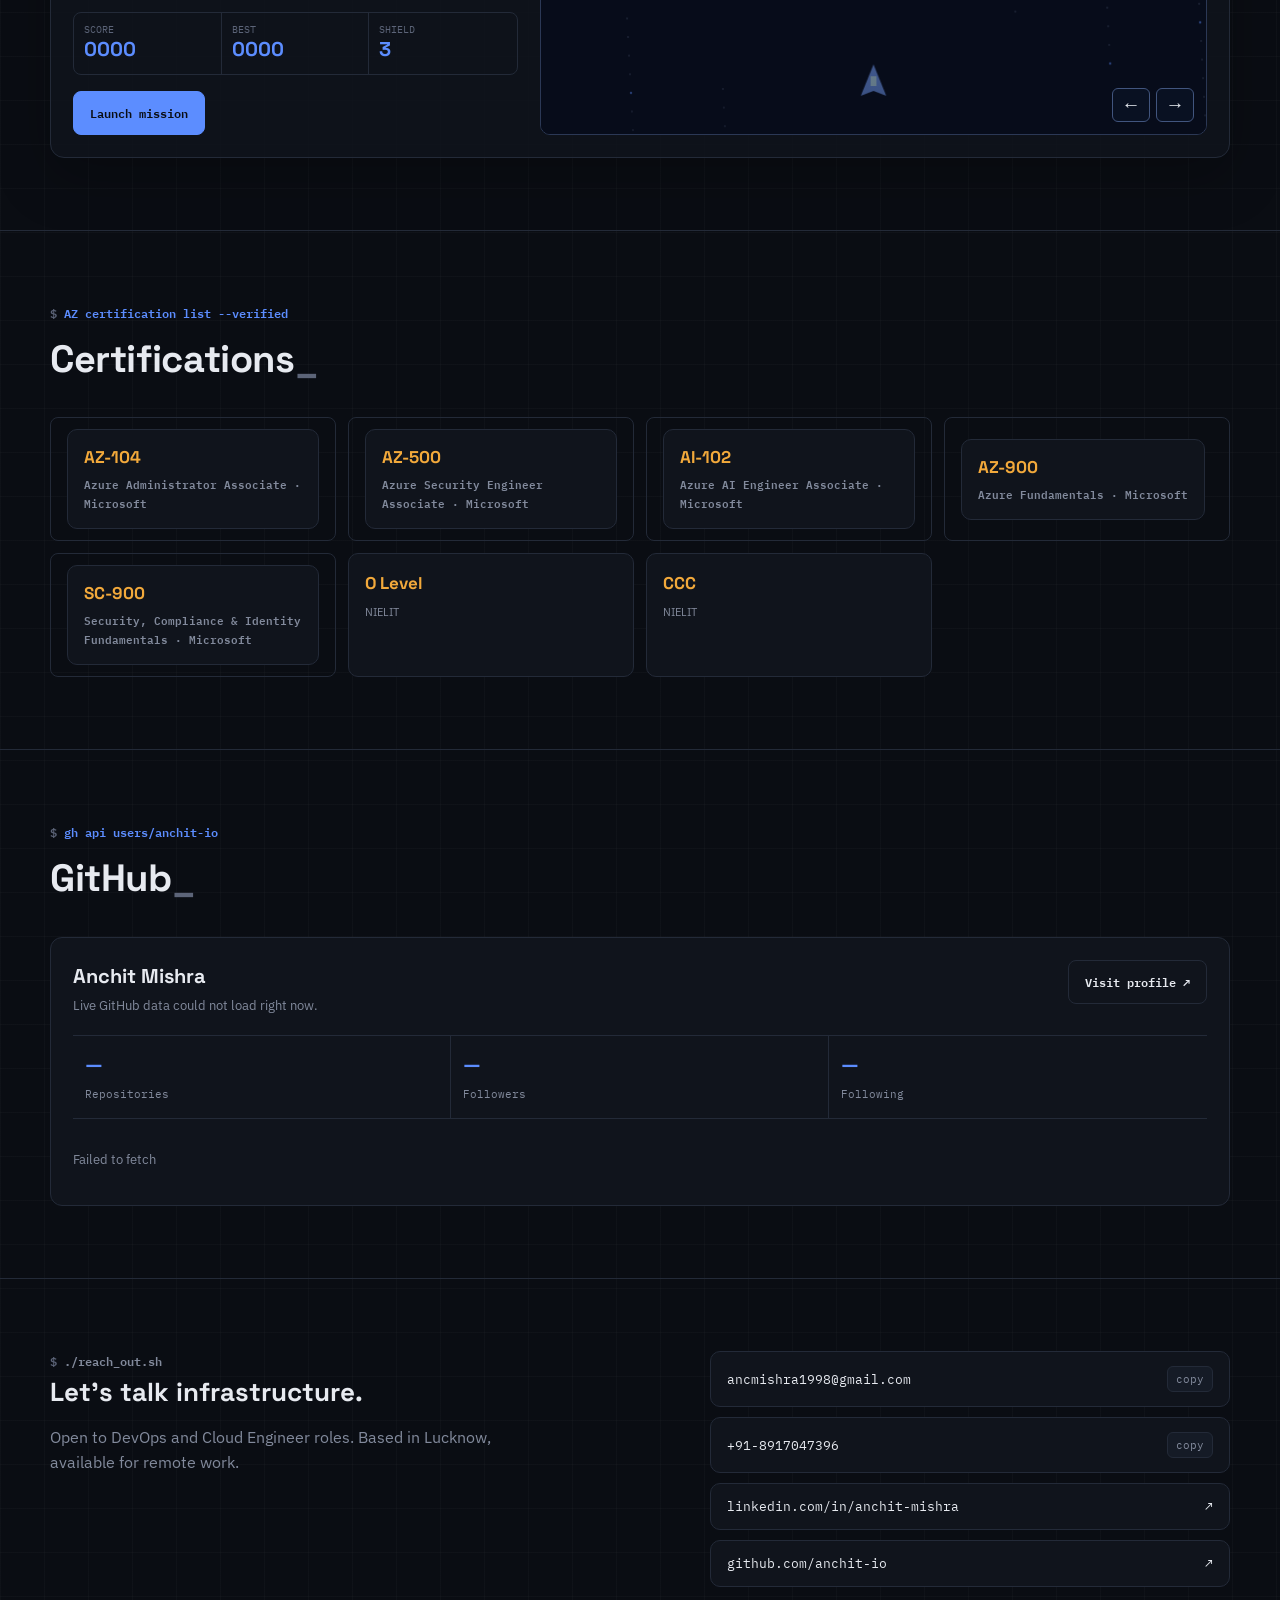
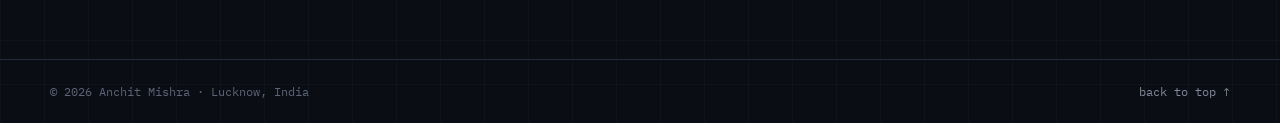
==== commit f932f52c: "Add certification links to index.html" ====
--- a/index.html
+++ b/index.html
@@ -250,14 +250,26 @@
       <p class="eyebrow">AZ certification list --verified</p>
       <h2 class="title">Certifications<span>_</span></h2>
       <div class="cert-grid">
+        <a class="btn cert-link" href="https://learn.microsoft.com/api/credentials/share/en-us/AnchitMishra-3533/13E0E98908C54269?sharingId=A4A01CBDAC6F98AF"
+       target="_blank" rel="noreferrer">
         <div class="cert"><span class="badge">AZ-104</span><small>Azure Administrator Associate · Microsoft</small></div>
+          </a>
+        <a class="btn cert-link" href="https://learn.microsoft.com/api/credentials/share/en-us/AnchitMishra-3533/A8698CCA77AD97F3?sharingId=A4A01CBDAC6F98AF"
+       target="_blank" rel="noreferrer">
         <div class="cert"><span class="badge">AZ-500</span><small>Azure Security Engineer Associate · Microsoft</small></div>
+          </a>
         <a class="btn cert-link" href="https://learn.microsoft.com/api/credentials/share/en-us/AnchitMishra-3533/789EA76940F488BC?sharingId=A4A01CBDAC6F98AF"
        target="_blank" rel="noreferrer">
         <div class="cert"><span class="badge">AI-102</span><small>Azure AI Engineer Associate · Microsoft</small></div>
           </a>
+        <a class="btn cert-link" href="https://learn.microsoft.com/api/credentials/share/en-us/AnchitMishra-3533/C198EE9F8854B508?sharingId=A4A01CBDAC6F98AF"
+       target="_blank" rel="noreferrer">
         <div class="cert"><span class="badge">AZ-900</span><small>Azure Fundamentals · Microsoft</small></div>
+          </a>
+        <a class="btn cert-link" href="https://learn.microsoft.com/api/credentials/share/en-us/AnchitMishra-3533/8FD9E5DA20904F03?sharingId=A4A01CBDAC6F98AF"
+       target="_blank" rel="noreferrer">
         <div class="cert"><span class="badge">SC-900</span><small>Security, Compliance &amp; Identity Fundamentals · Microsoft</small></div>
+          </a>
         <div class="cert"><span class="badge">O Level</span><small>NIELIT</small></div>
         <div class="cert"><span class="badge">CCC</span><small>NIELIT</small></div>
       </div>
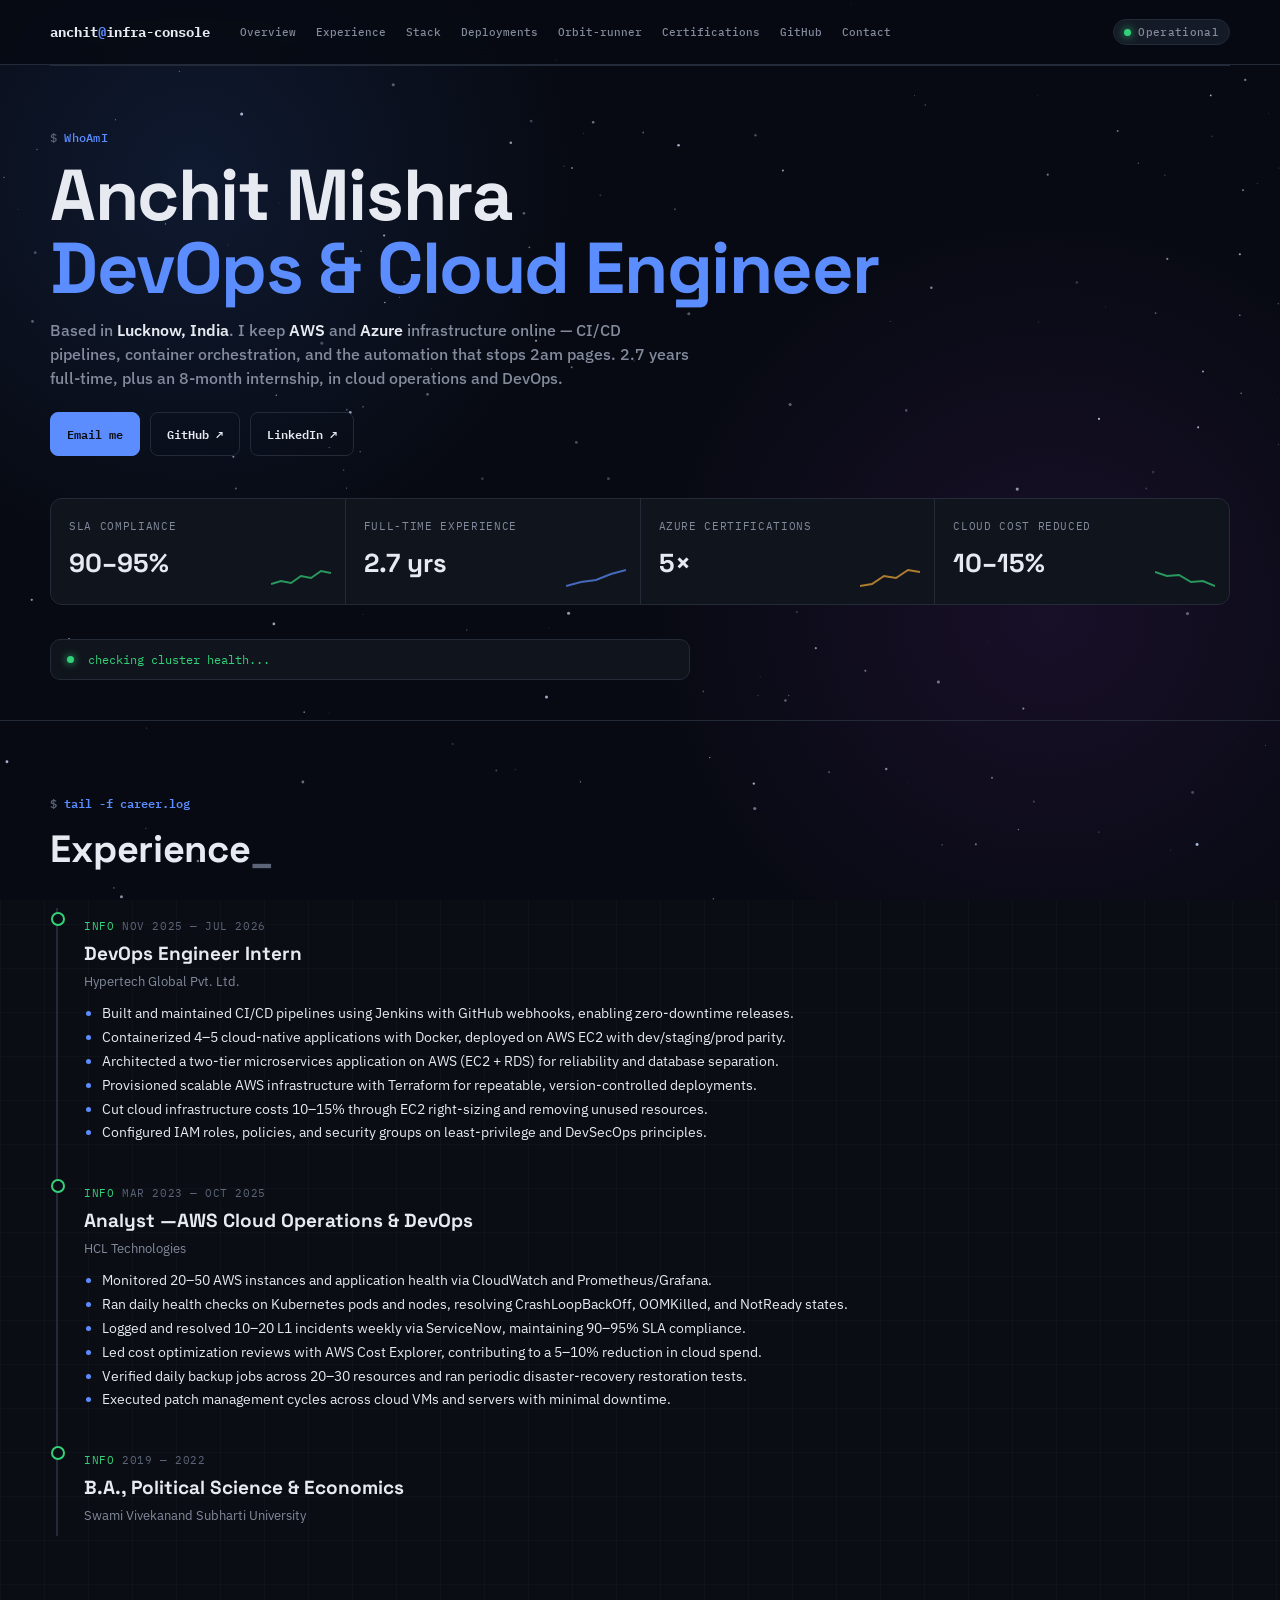
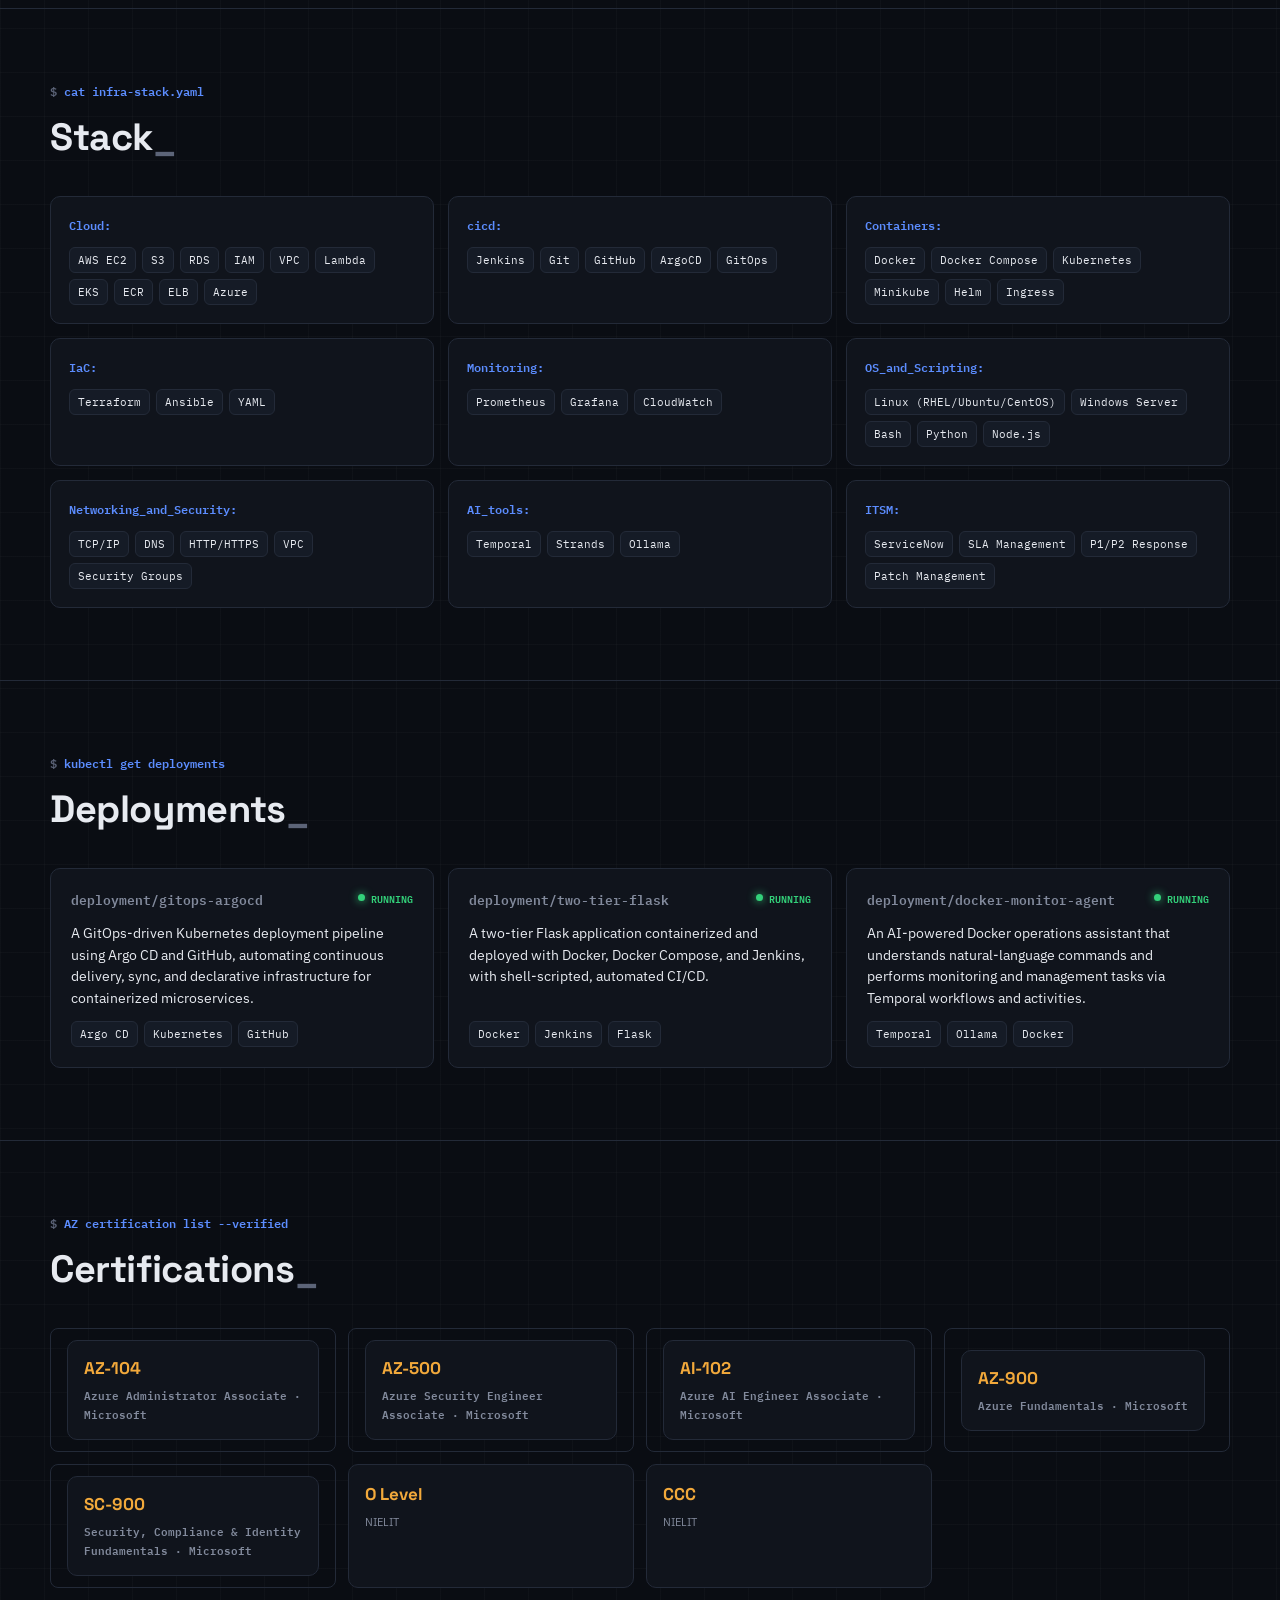
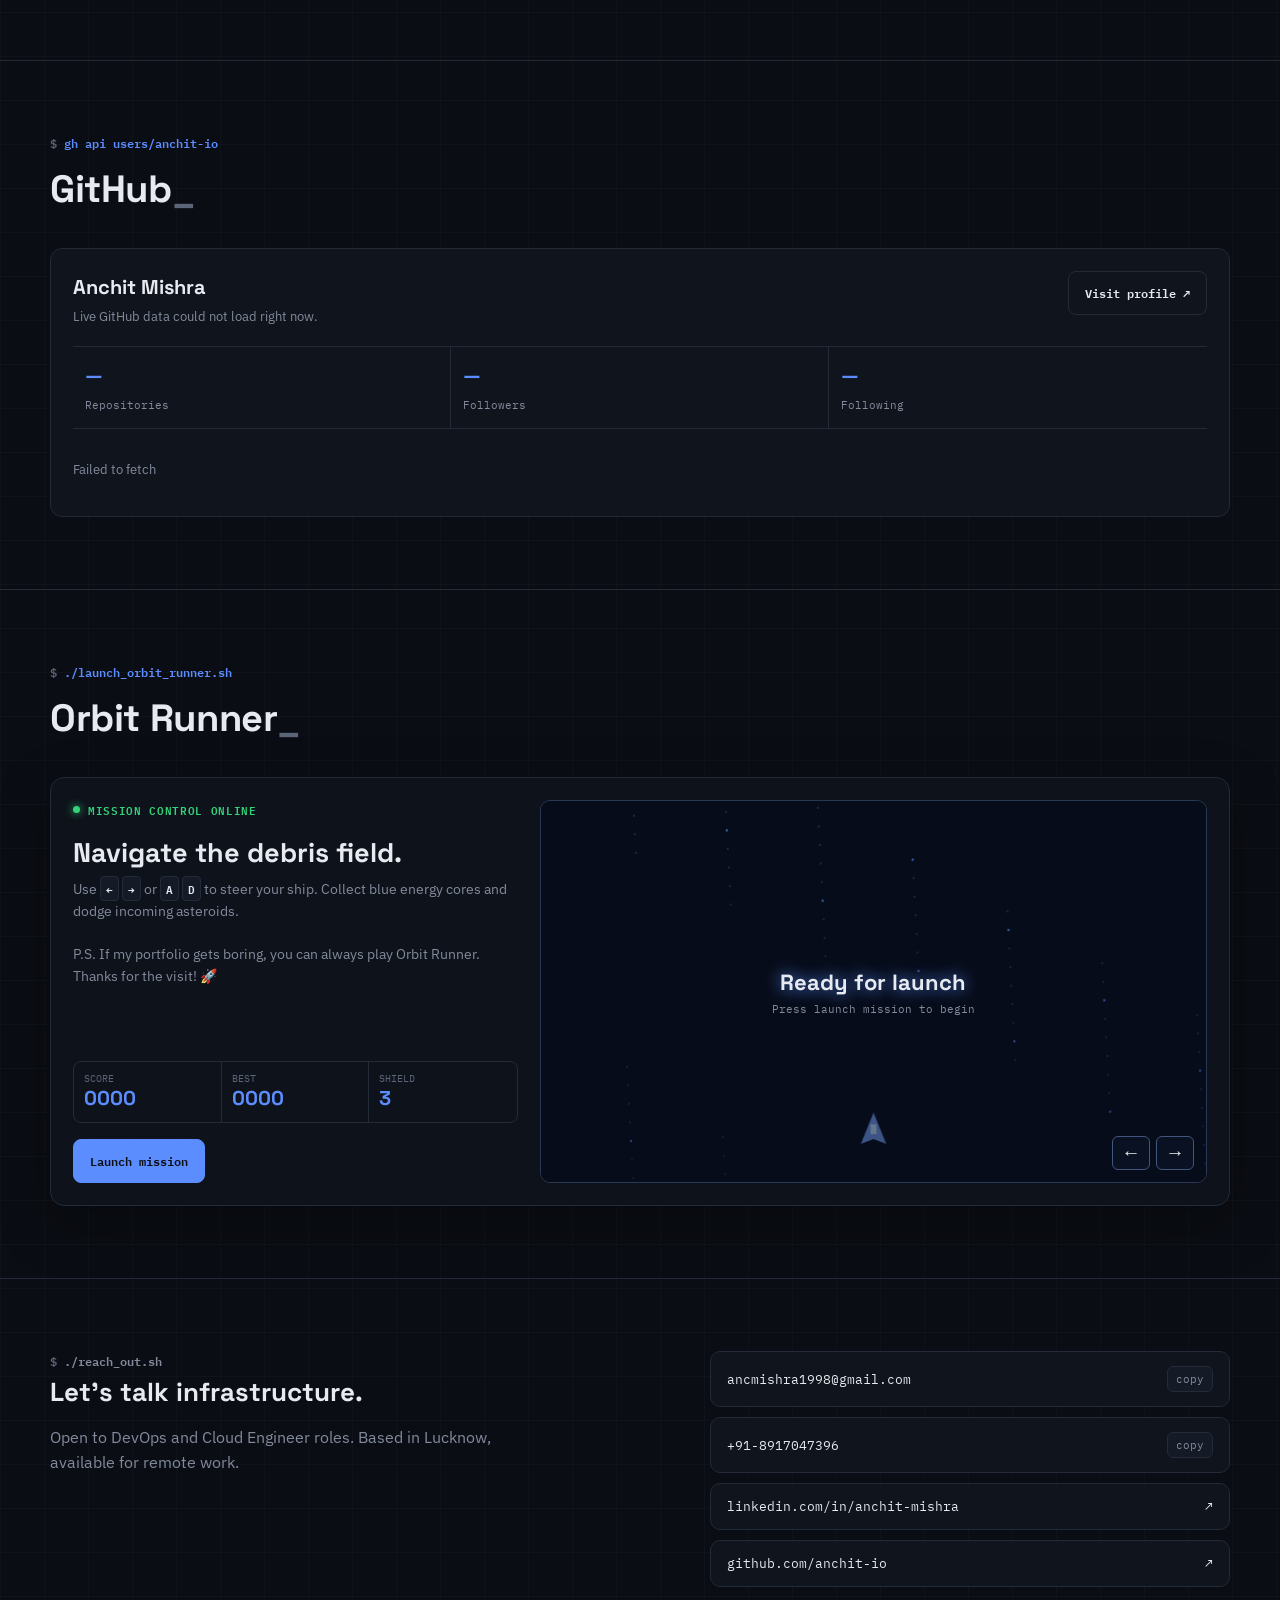
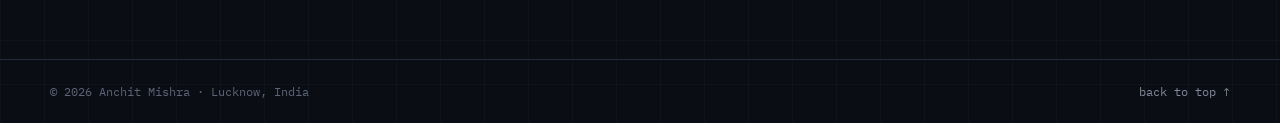
==== commit c6f90ada: "Reintroduce Orbit Runner section in index.html" ====
--- a/index.html
+++ b/index.html
@@ -216,7 +216,62 @@
     </div>
   </section>
 
-  <section id="orbit" class="orbit-section">
+  <section id="certs">
+    <div class="wrap">
+      <p class="eyebrow">AZ certification list --verified</p>
+      <h2 class="title">Certifications<span>_</span></h2>
+      <div class="cert-grid">
+        <a class="btn cert-link" href="https://learn.microsoft.com/api/credentials/share/en-us/AnchitMishra-3533/13E0E98908C54269?sharingId=A4A01CBDAC6F98AF"
+       target="_blank" rel="noreferrer">
+        <div class="cert"><span class="badge">AZ-104</span><small>Azure Administrator Associate · Microsoft</small></div>
+          </a>
+        <a class="btn cert-link" href="https://learn.microsoft.com/api/credentials/share/en-us/AnchitMishra-3533/A8698CCA77AD97F3?sharingId=A4A01CBDAC6F98AF"
+       target="_blank" rel="noreferrer">
+        <div class="cert"><span class="badge">AZ-500</span><small>Azure Security Engineer Associate · Microsoft</small></div>
+          </a>
+        <a class="btn cert-link" href="https://learn.microsoft.com/api/credentials/share/en-us/AnchitMishra-3533/789EA76940F488BC?sharingId=A4A01CBDAC6F98AF"
+       target="_blank" rel="noreferrer">
+        <div class="cert"><span class="badge">AI-102</span><small>Azure AI Engineer Associate · Microsoft</small></div>
+          </a>
+        <a class="btn cert-link" href="https://learn.microsoft.com/api/credentials/share/en-us/AnchitMishra-3533/C198EE9F8854B508?sharingId=A4A01CBDAC6F98AF"
+       target="_blank" rel="noreferrer">
+        <div class="cert"><span class="badge">AZ-900</span><small>Azure Fundamentals · Microsoft</small></div>
+          </a>
+        <a class="btn cert-link" href="https://learn.microsoft.com/api/credentials/share/en-us/AnchitMishra-3533/8FD9E5DA20904F03?sharingId=A4A01CBDAC6F98AF"
+       target="_blank" rel="noreferrer">
+        <div class="cert"><span class="badge">SC-900</span><small>Security, Compliance &amp; Identity Fundamentals · Microsoft</small></div>
+          </a>
+        <div class="cert"><span class="badge">O Level</span><small>NIELIT</small></div>
+        <div class="cert"><span class="badge">CCC</span><small>NIELIT</small></div>
+      </div>
+    </div>
+  </section>
+
+  <section id="github">
+    <div class="wrap">
+      <p class="eyebrow">gh api users/anchit-io</p>
+      <h2 class="title">GitHub<span>_</span></h2>
+      <div class="gh-panel">
+        <div class="gh-top">
+          <div>
+            <h3 id="gh-name">Anchit Mishra</h3>
+            <p id="gh-bio">Loading public profile…</p>
+          </div>
+          <a class="btn" id="gh-link" href="https://github.com/anchit-io" target="_blank" rel="noreferrer">Visit profile ↗</a>
+        </div>
+        <div class="gh-stats">
+          <div><strong id="gh-repos">—</strong><span>Repositories</span></div>
+          <div><strong id="gh-followers">—</strong><span>Followers</span></div>
+          <div><strong id="gh-following">—</strong><span>Following</span></div>
+        </div>
+        <div class="repo-grid" id="gh-repo-list">
+          <p style="grid-column:1/-1;color:var(--muted);font-size:13px">Connecting to GitHub…</p>
+        </div>
+      </div>
+    </div>
+  </section>
+
+    <section id="orbit" class="orbit-section">
     <div class="wrap">
       <p class="eyebrow">./launch_orbit_runner.sh</p>
       <h2 class="title">Orbit Runner<span>_</span></h2>
@@ -240,61 +295,6 @@
             <button type="button" class="game-control" data-direction="left" aria-label="Move ship left">←</button>
             <button type="button" class="game-control" data-direction="right" aria-label="Move ship right">→</button>
           </div>
-        </div>
-      </div>
-    </div>
-  </section>
-
-  <section id="certs">
-    <div class="wrap">
-      <p class="eyebrow">AZ certification list --verified</p>
-      <h2 class="title">Certifications<span>_</span></h2>
-      <div class="cert-grid">
-        <a class="btn cert-link" href="https://learn.microsoft.com/api/credentials/share/en-us/AnchitMishra-3533/13E0E98908C54269?sharingId=A4A01CBDAC6F98AF"
-       target="_blank" rel="noreferrer">
-        <div class="cert"><span class="badge">AZ-104</span><small>Azure Administrator Associate · Microsoft</small></div>
-          </a>
-        <a class="btn cert-link" href="https://learn.microsoft.com/api/credentials/share/en-us/AnchitMishra-3533/A8698CCA77AD97F3?sharingId=A4A01CBDAC6F98AF"
-       target="_blank" rel="noreferrer">
-        <div class="cert"><span class="badge">AZ-500</span><small>Azure Security Engineer Associate · Microsoft</small></div>
-          </a>
-        <a class="btn cert-link" href="https://learn.microsoft.com/api/credentials/share/en-us/AnchitMishra-3533/789EA76940F488BC?sharingId=A4A01CBDAC6F98AF"
-       target="_blank" rel="noreferrer">
-        <div class="cert"><span class="badge">AI-102</span><small>Azure AI Engineer Associate · Microsoft</small></div>
-          </a>
-        <a class="btn cert-link" href="https://learn.microsoft.com/api/credentials/share/en-us/AnchitMishra-3533/C198EE9F8854B508?sharingId=A4A01CBDAC6F98AF"
-       target="_blank" rel="noreferrer">
-        <div class="cert"><span class="badge">AZ-900</span><small>Azure Fundamentals · Microsoft</small></div>
-          </a>
-        <a class="btn cert-link" href="https://learn.microsoft.com/api/credentials/share/en-us/AnchitMishra-3533/8FD9E5DA20904F03?sharingId=A4A01CBDAC6F98AF"
-       target="_blank" rel="noreferrer">
-        <div class="cert"><span class="badge">SC-900</span><small>Security, Compliance &amp; Identity Fundamentals · Microsoft</small></div>
-          </a>
-        <div class="cert"><span class="badge">O Level</span><small>NIELIT</small></div>
-        <div class="cert"><span class="badge">CCC</span><small>NIELIT</small></div>
-      </div>
-    </div>
-  </section>
-
-  <section id="github">
-    <div class="wrap">
-      <p class="eyebrow">gh api users/anchit-io</p>
-      <h2 class="title">GitHub<span>_</span></h2>
-      <div class="gh-panel">
-        <div class="gh-top">
-          <div>
-            <h3 id="gh-name">Anchit Mishra</h3>
-            <p id="gh-bio">Loading public profile…</p>
-          </div>
-          <a class="btn" id="gh-link" href="https://github.com/anchit-io" target="_blank" rel="noreferrer">Visit profile ↗</a>
-        </div>
-        <div class="gh-stats">
-          <div><strong id="gh-repos">—</strong><span>Repositories</span></div>
-          <div><strong id="gh-followers">—</strong><span>Followers</span></div>
-          <div><strong id="gh-following">—</strong><span>Following</span></div>
-        </div>
-        <div class="repo-grid" id="gh-repo-list">
-          <p style="grid-column:1/-1;color:var(--muted);font-size:13px">Connecting to GitHub…</p>
         </div>
       </div>
     </div>
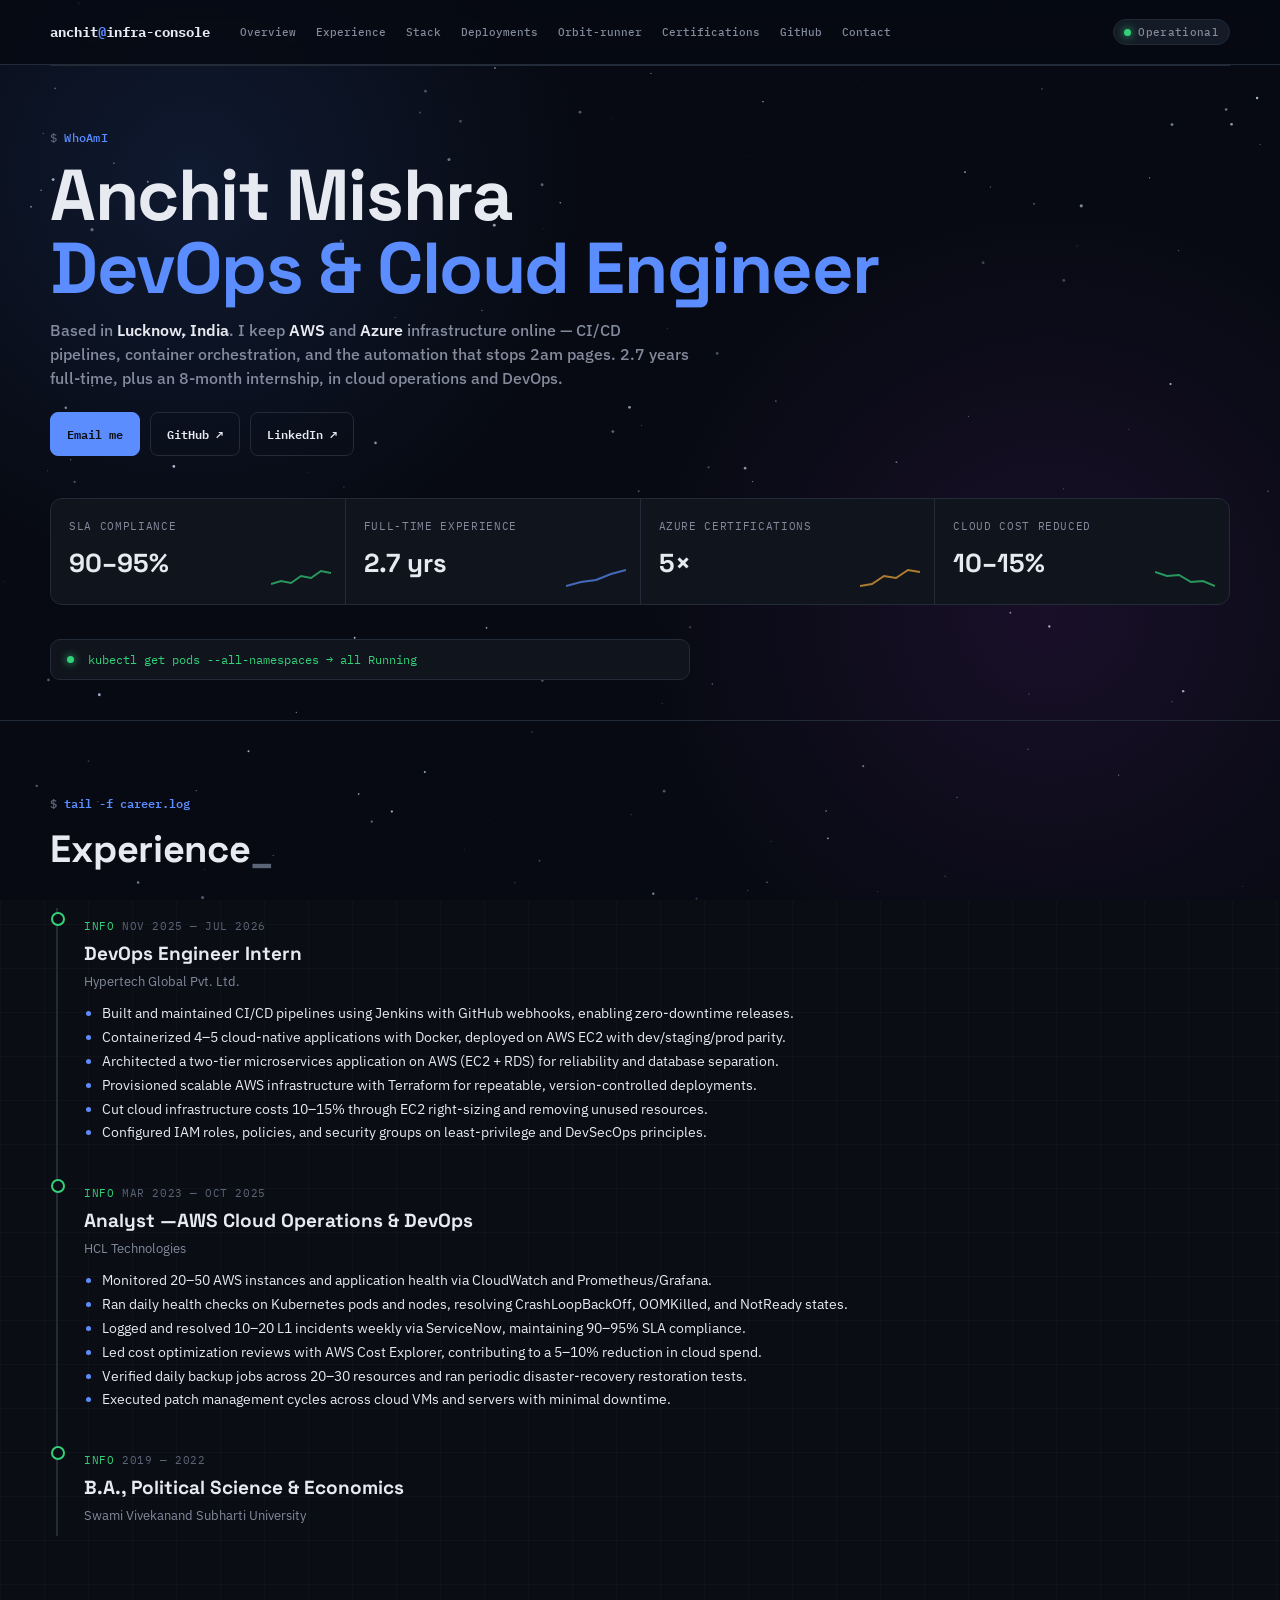
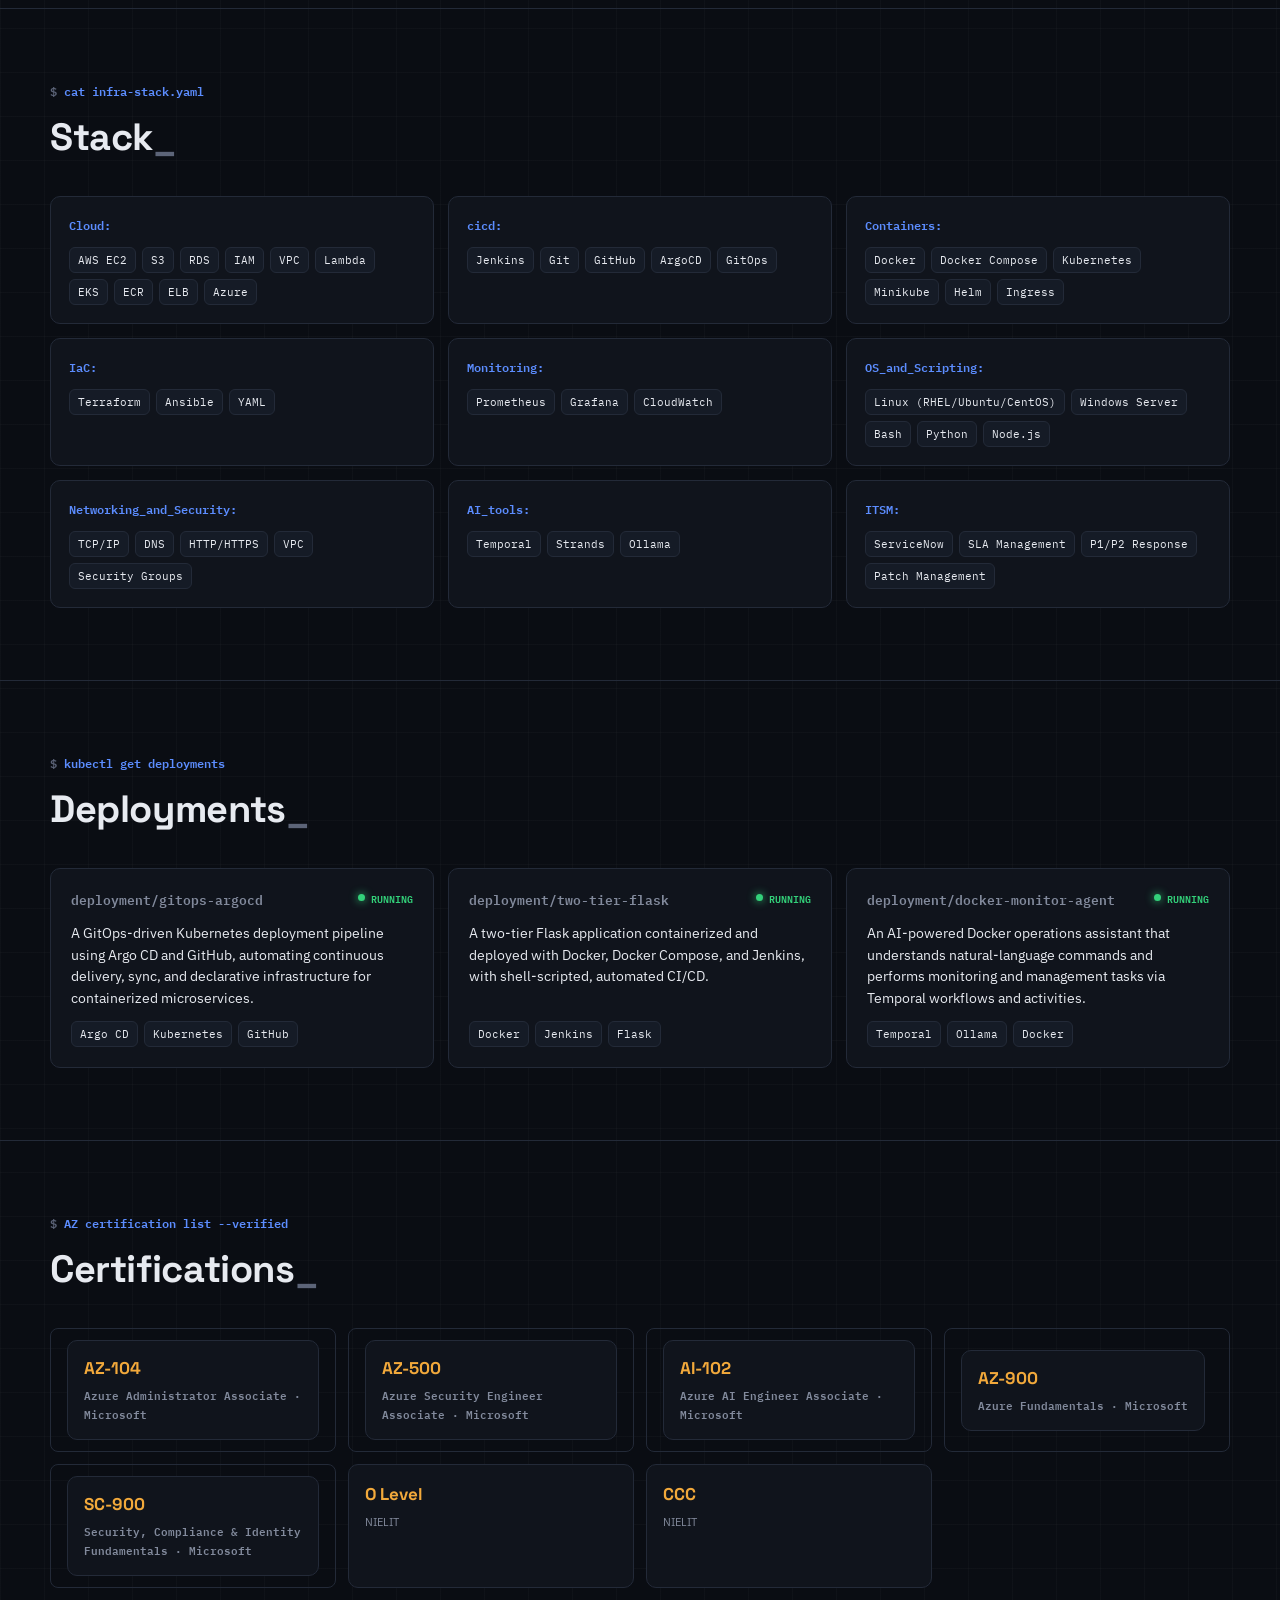
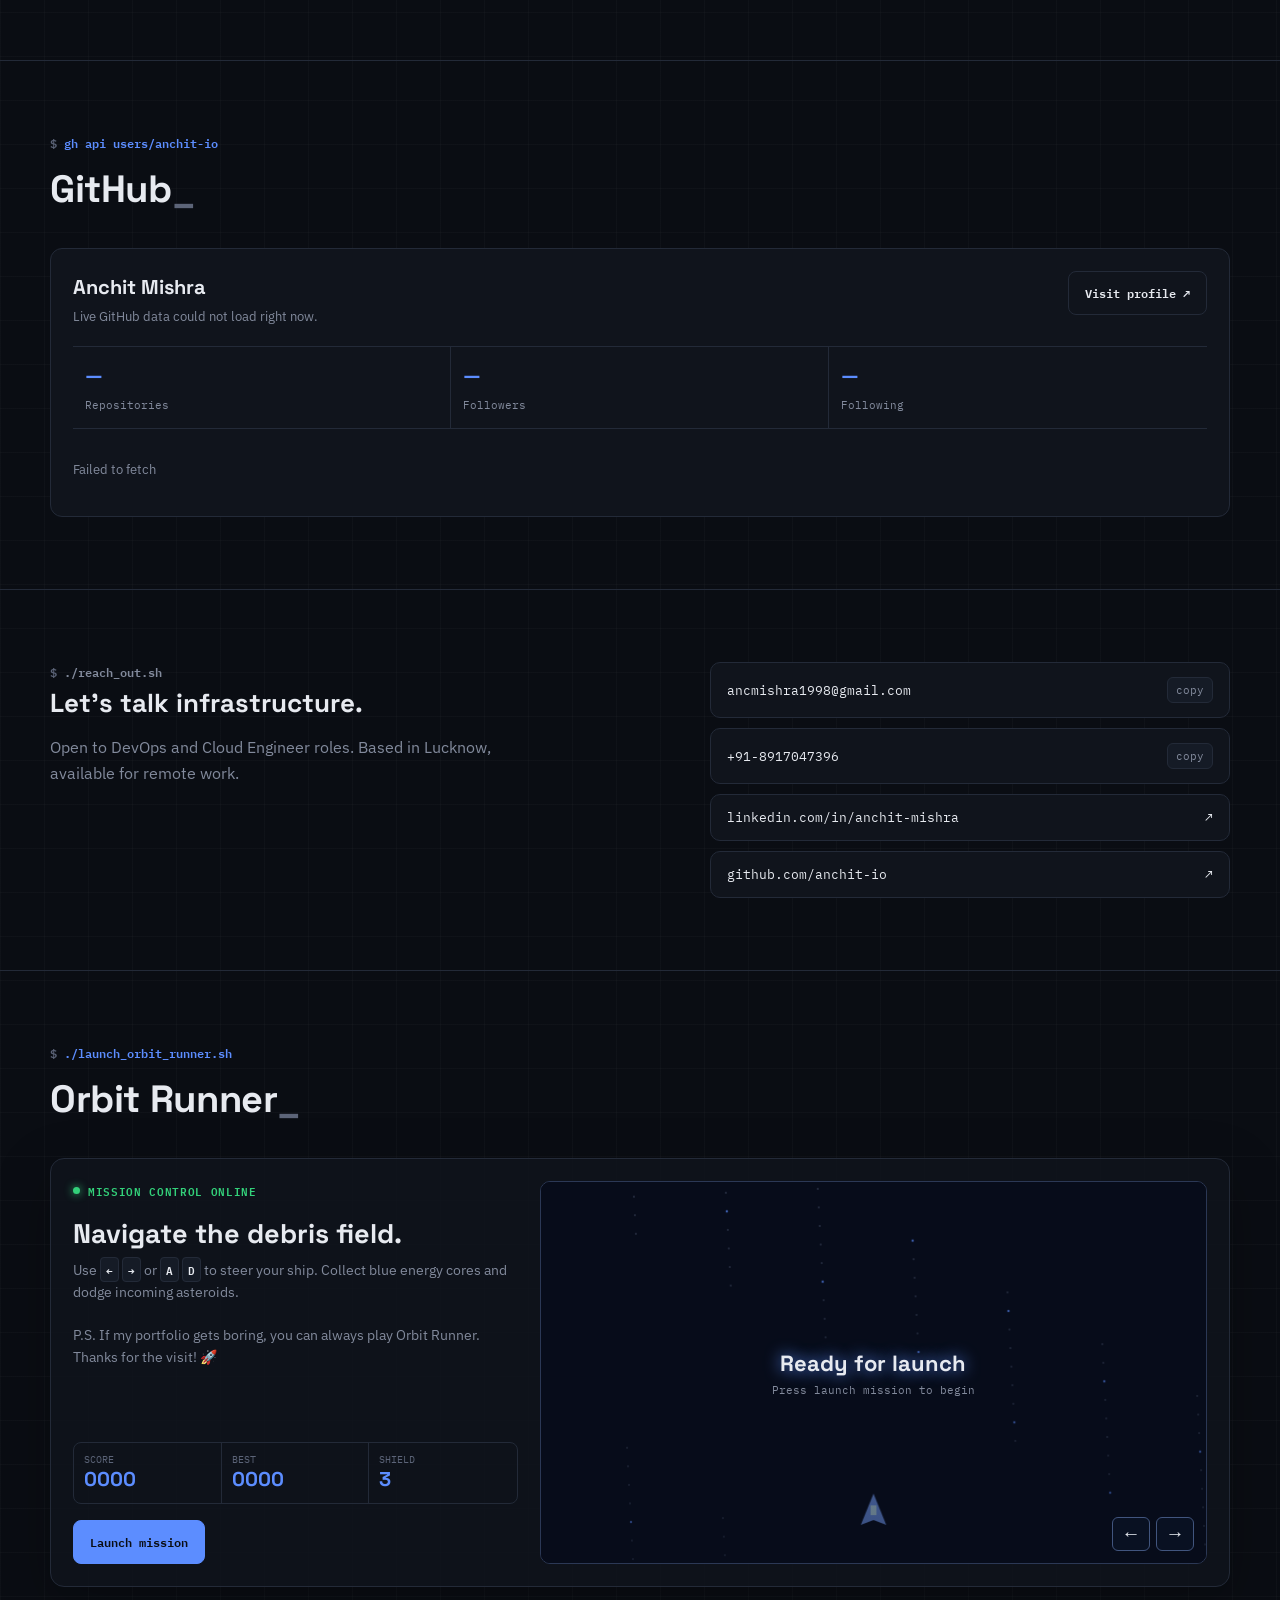
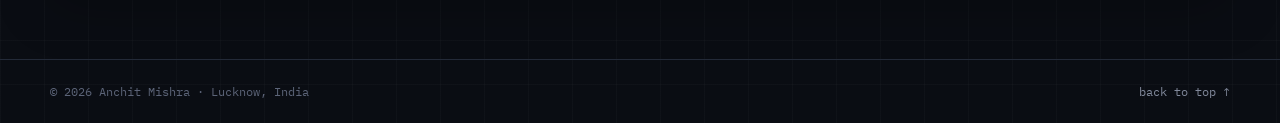
==== commit 04ee62a3: "Add contact section with email and phone details" ====
--- a/index.html
+++ b/index.html
@@ -271,35 +271,6 @@
     </div>
   </section>
 
-    <section id="orbit" class="orbit-section">
-    <div class="wrap">
-      <p class="eyebrow">./launch_orbit_runner.sh</p>
-      <h2 class="title">Orbit Runner<span>_</span></h2>
-      <div class="game-shell">
-        <div class="game-copy">
-          <span class="game-kicker"><i class="dot pulse"></i> mission control online</span>
-          <h3>Navigate the debris field.</h3>
-          <p>Use <kbd>←</kbd> <kbd>→</kbd> or <kbd>A</kbd> <kbd>D</kbd> to steer your ship. Collect blue energy cores and dodge incoming asteroids.</p>
-          <p class="game-note">P.S. If my portfolio gets boring, you can always play Orbit Runner. Thanks for the visit! 🚀</p>
-          <div class="game-stats" aria-live="polite">
-            <div><span>score</span><strong id="game-score">0000</strong></div>
-            <div><span>best</span><strong id="game-best">0000</strong></div>
-            <div><span>shield</span><strong id="game-shield">3</strong></div>
-          </div>
-          <button class="btn primary game-start" id="game-start" type="button">Launch mission</button>
-        </div>
-        <div class="game-stage-wrap">
-          <canvas id="orbit-game" width="680" height="390" aria-label="Orbit Runner space game"></canvas>
-          <div class="game-overlay" id="game-overlay"><span>Ready for launch</span><small>Press launch mission to begin</small></div>
-          <div class="game-controls" aria-label="Game controls">
-            <button type="button" class="game-control" data-direction="left" aria-label="Move ship left">←</button>
-            <button type="button" class="game-control" data-direction="right" aria-label="Move ship right">→</button>
-          </div>
-        </div>
-      </div>
-    </div>
-  </section>
-
   <section id="contact">
     <div class="wrap contact-grid">
       <div class="contact-copy">
@@ -326,6 +297,35 @@
     </div>
   </section>
 
+   <section id="orbit" class="orbit-section">
+    <div class="wrap">
+      <p class="eyebrow">./launch_orbit_runner.sh</p>
+      <h2 class="title">Orbit Runner<span>_</span></h2>
+      <div class="game-shell">
+        <div class="game-copy">
+          <span class="game-kicker"><i class="dot pulse"></i> mission control online</span>
+          <h3>Navigate the debris field.</h3>
+          <p>Use <kbd>←</kbd> <kbd>→</kbd> or <kbd>A</kbd> <kbd>D</kbd> to steer your ship. Collect blue energy cores and dodge incoming asteroids.</p>
+          <p class="game-note">P.S. If my portfolio gets boring, you can always play Orbit Runner. Thanks for the visit! 🚀</p>
+          <div class="game-stats" aria-live="polite">
+            <div><span>score</span><strong id="game-score">0000</strong></div>
+            <div><span>best</span><strong id="game-best">0000</strong></div>
+            <div><span>shield</span><strong id="game-shield">3</strong></div>
+          </div>
+          <button class="btn primary game-start" id="game-start" type="button">Launch mission</button>
+        </div>
+        <div class="game-stage-wrap">
+          <canvas id="orbit-game" width="680" height="390" aria-label="Orbit Runner space game"></canvas>
+          <div class="game-overlay" id="game-overlay"><span>Ready for launch</span><small>Press launch mission to begin</small></div>
+          <div class="game-controls" aria-label="Game controls">
+            <button type="button" class="game-control" data-direction="left" aria-label="Move ship left">←</button>
+            <button type="button" class="game-control" data-direction="right" aria-label="Move ship right">→</button>
+          </div>
+        </div>
+      </div>
+    </div>
+  </section>
+
 </main>
 
 <footer>
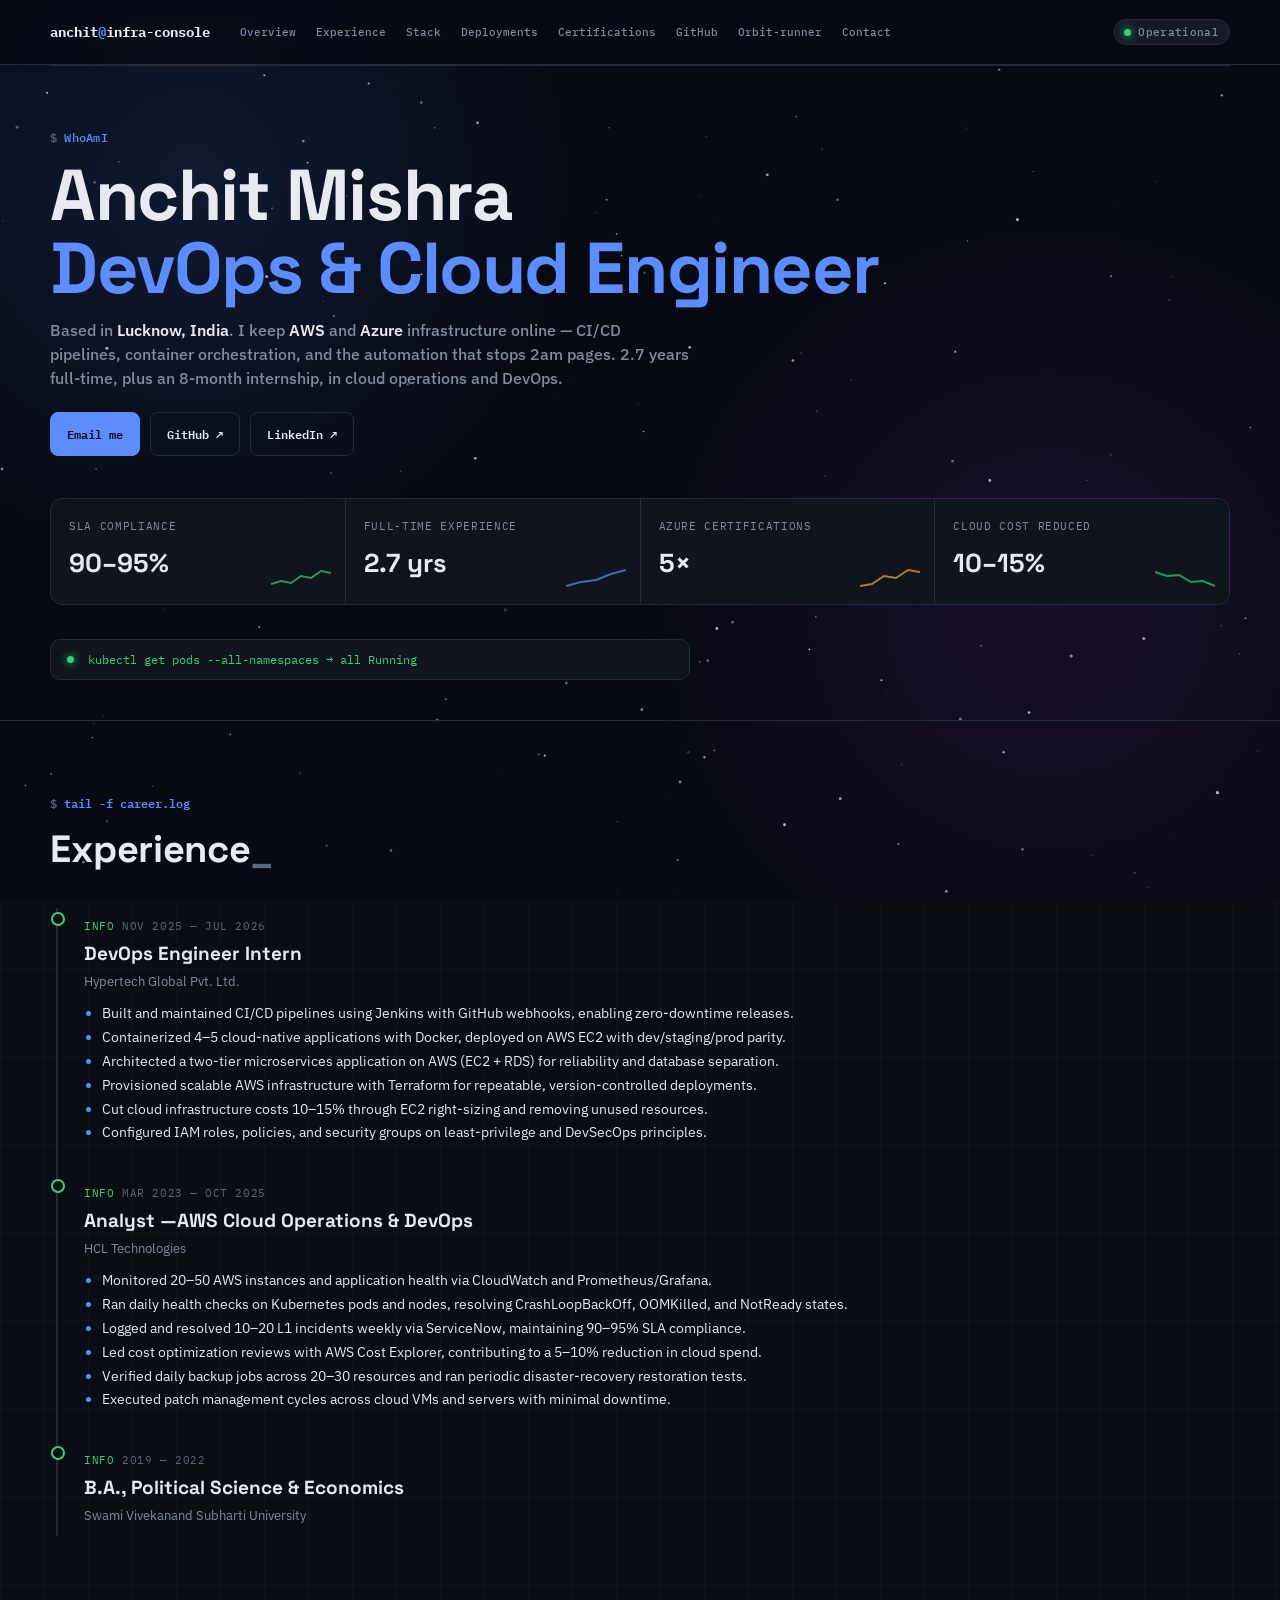
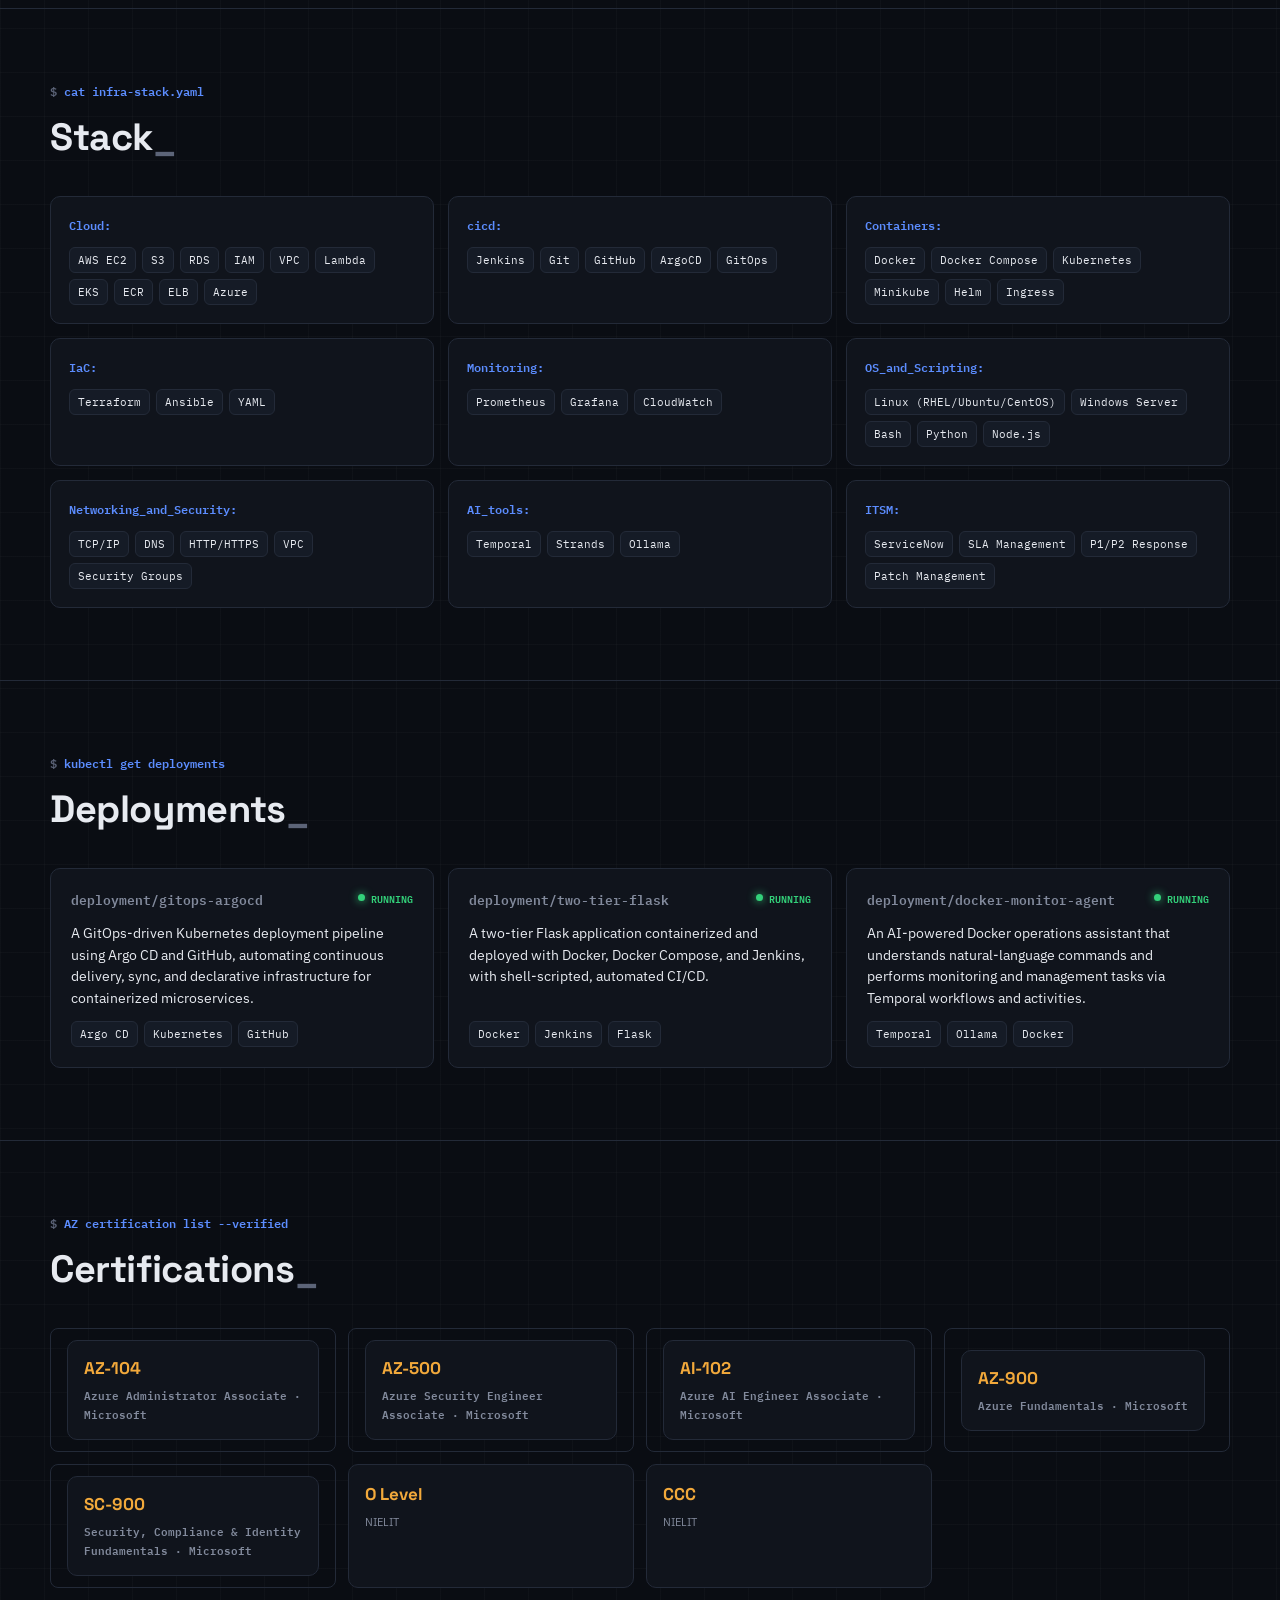
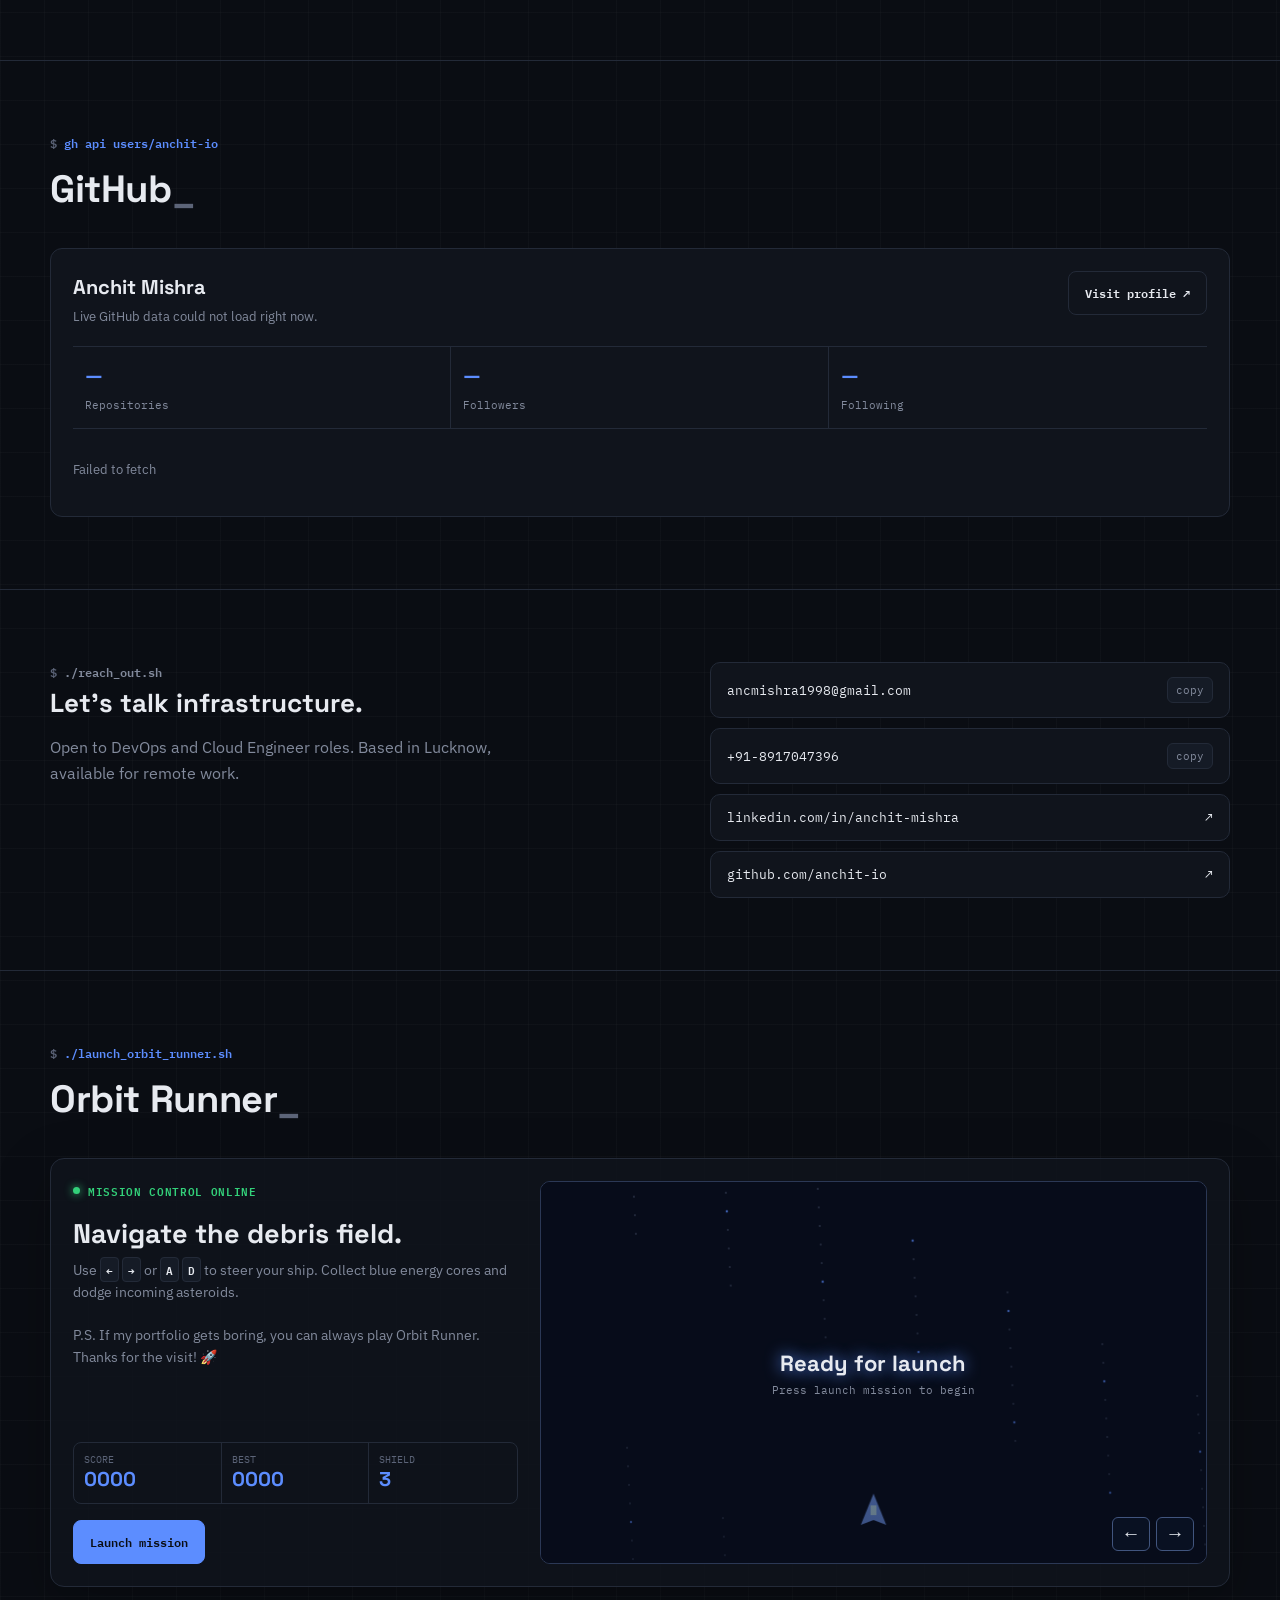
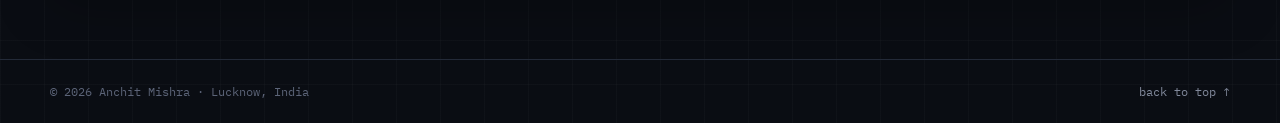
==== commit f92babfe: "Restore Orbit-runner link in navigation" ====
--- a/index.html
+++ b/index.html
@@ -21,9 +21,9 @@
       <a href="#log">Experience</a>
       <a href="#stack">Stack</a>
       <a href="#deployments">Deployments</a>
-      <a href="#orbit">Orbit-runner</a>
       <a href="#certs">Certifications</a>
       <a href="#github">GitHub</a>
+      <a href="#orbit">Orbit-runner</a>
       <a href="#contact">Contact</a>
     </nav>
     <span class="pill"><i class="dot pulse"></i> Operational</span>
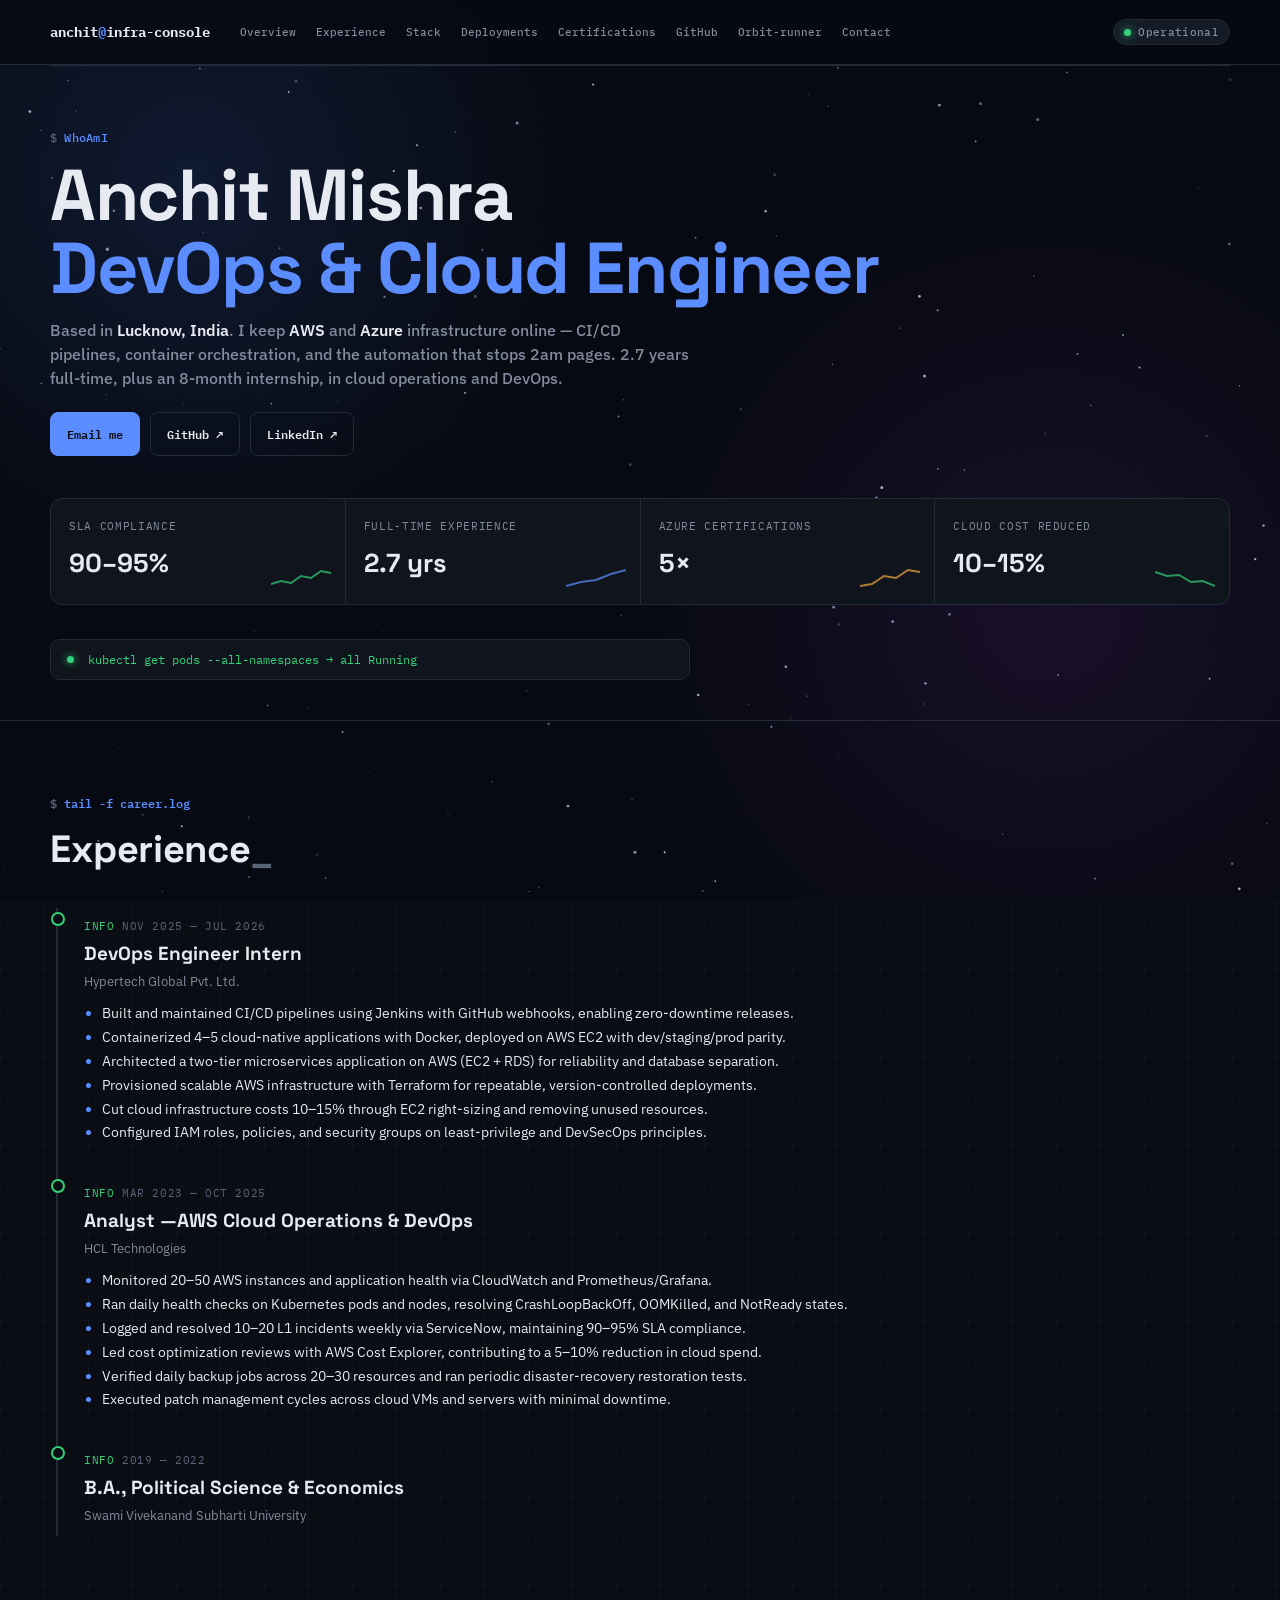
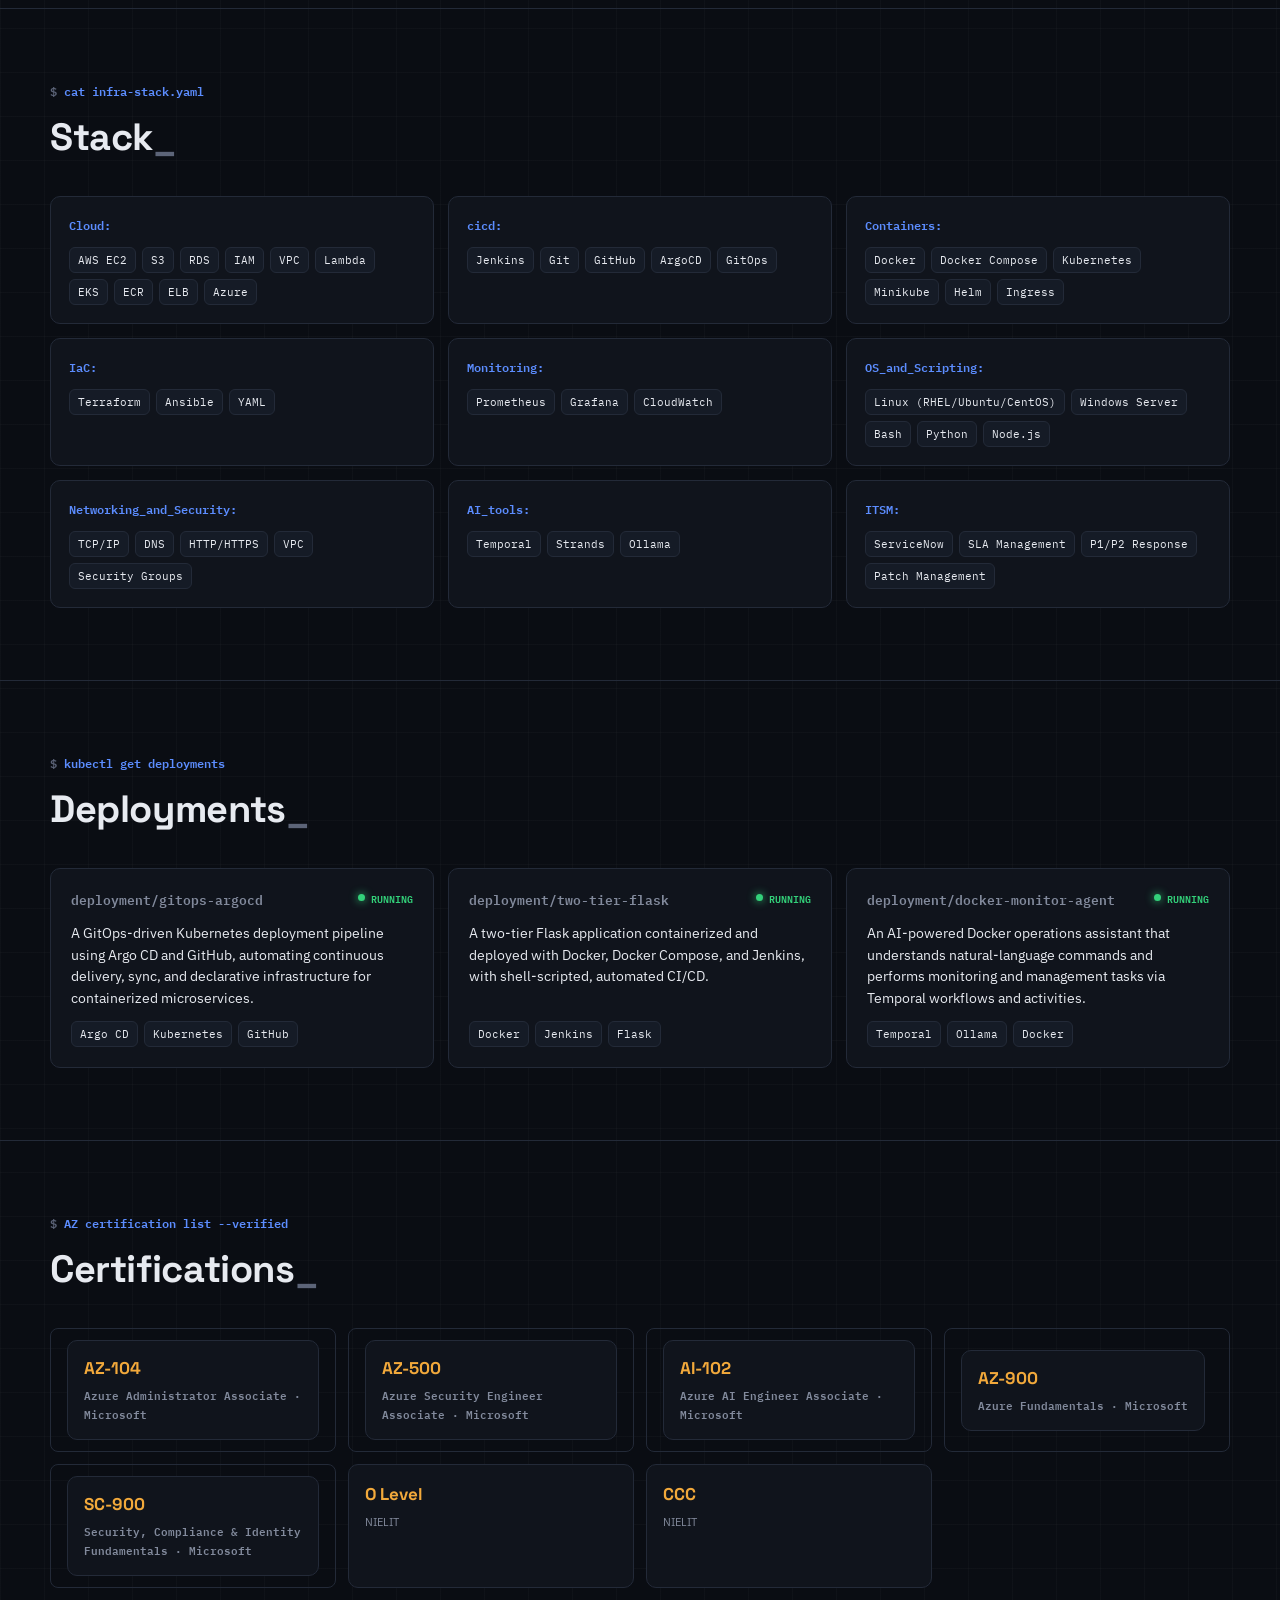
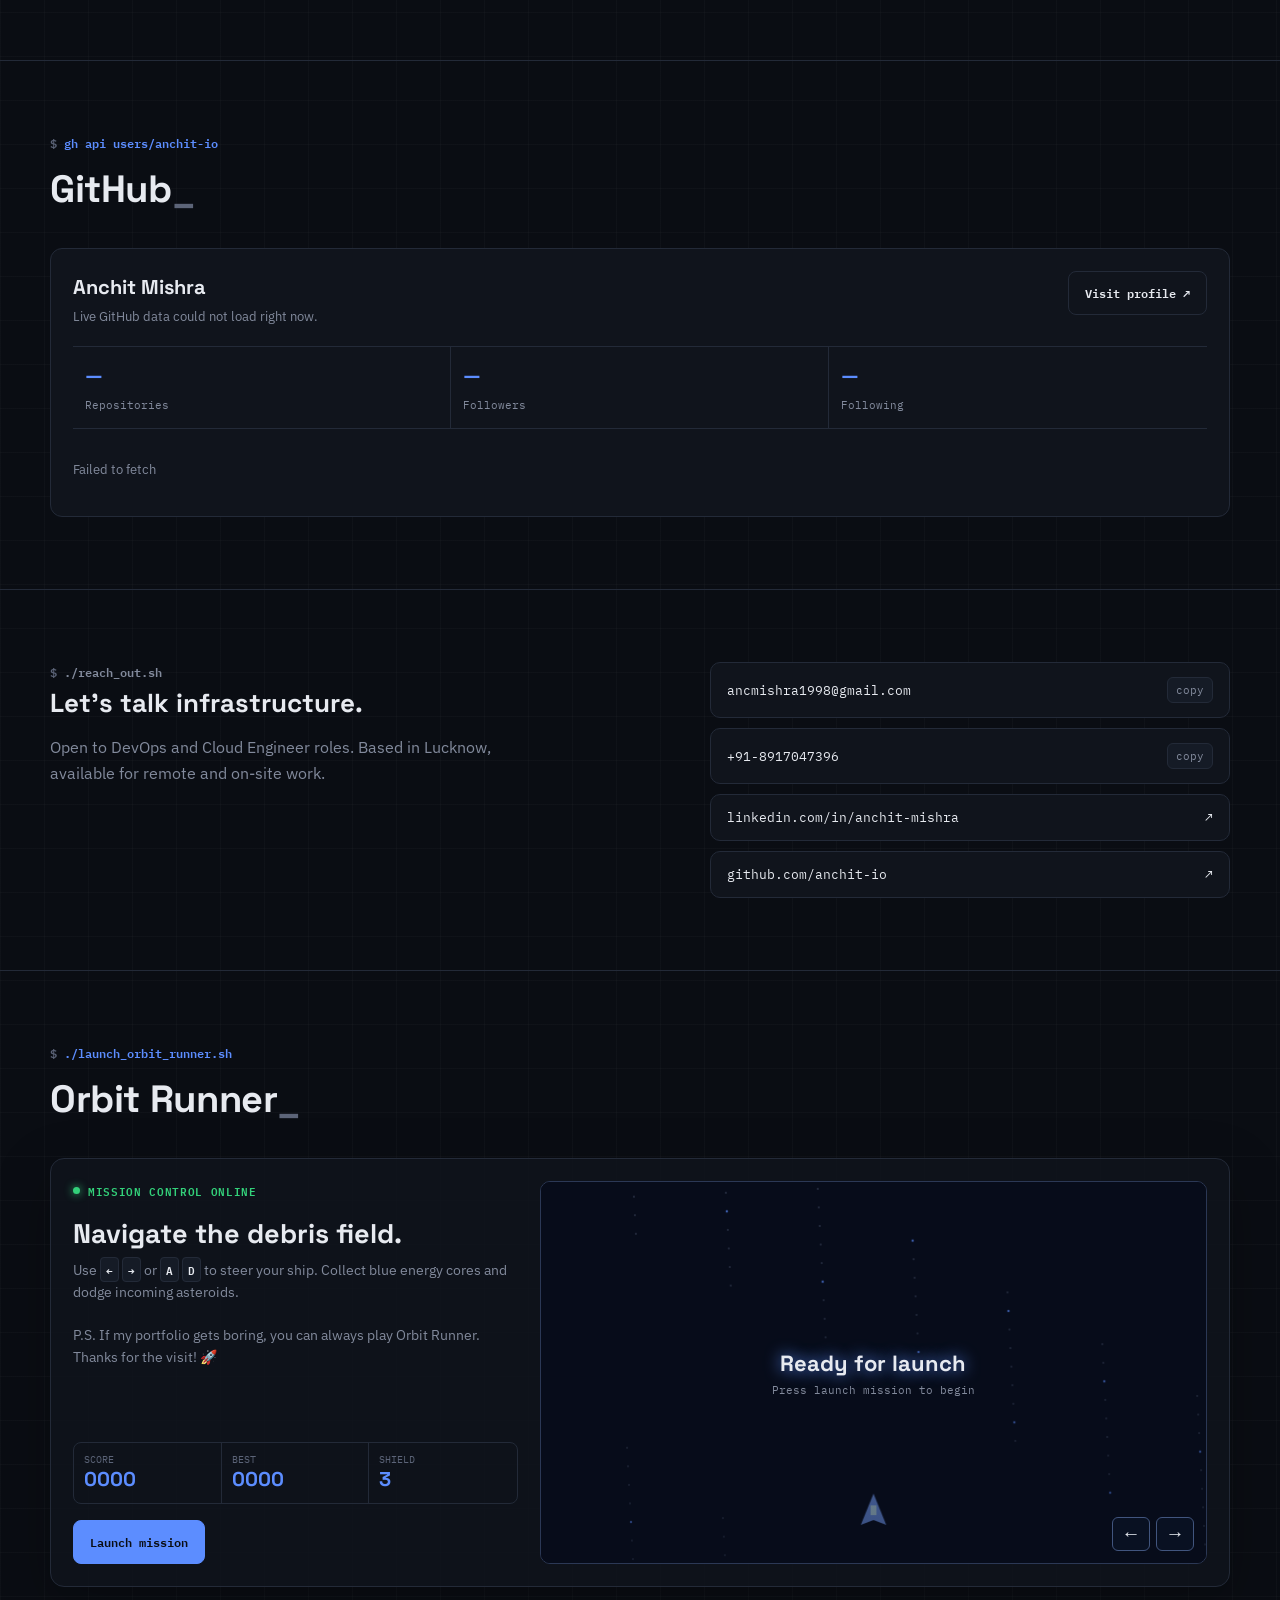
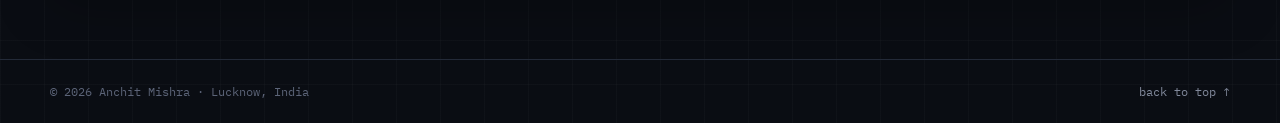
==== commit c9d26686: "Update availability for remote and on-site work" ====
--- a/index.html
+++ b/index.html
@@ -276,7 +276,7 @@
       <div class="contact-copy">
         <p class="eyebrow">./reach_out.sh</p>
         <h3>Let's talk infrastructure.</h3>
-        <p>Open to DevOps and Cloud Engineer roles. Based in Lucknow, available for remote work.</p>
+        <p>Open to DevOps and Cloud Engineer roles. Based in Lucknow, available for remote and on-site work.</p>
       </div>
       <div class="contact-list">
         <a class="contact-item" href="mailto:ancmishra1998@gmail.com">
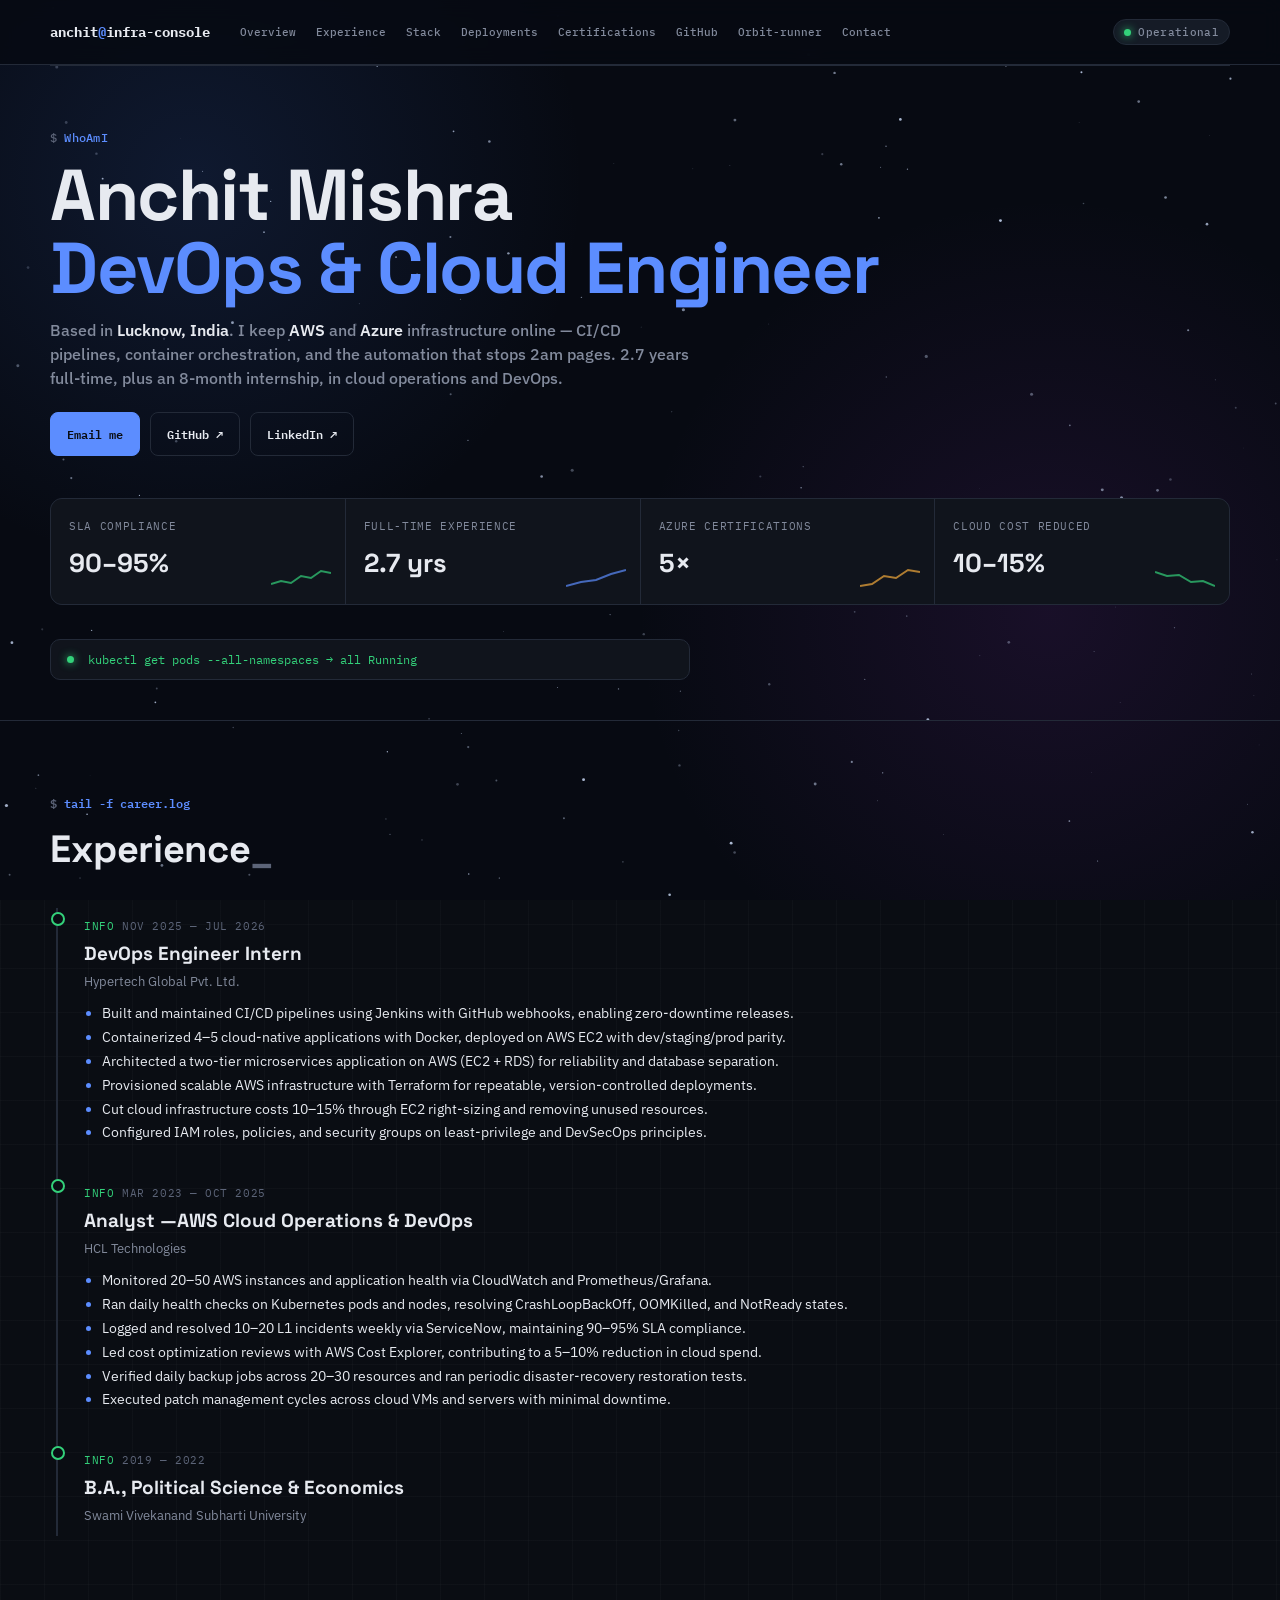
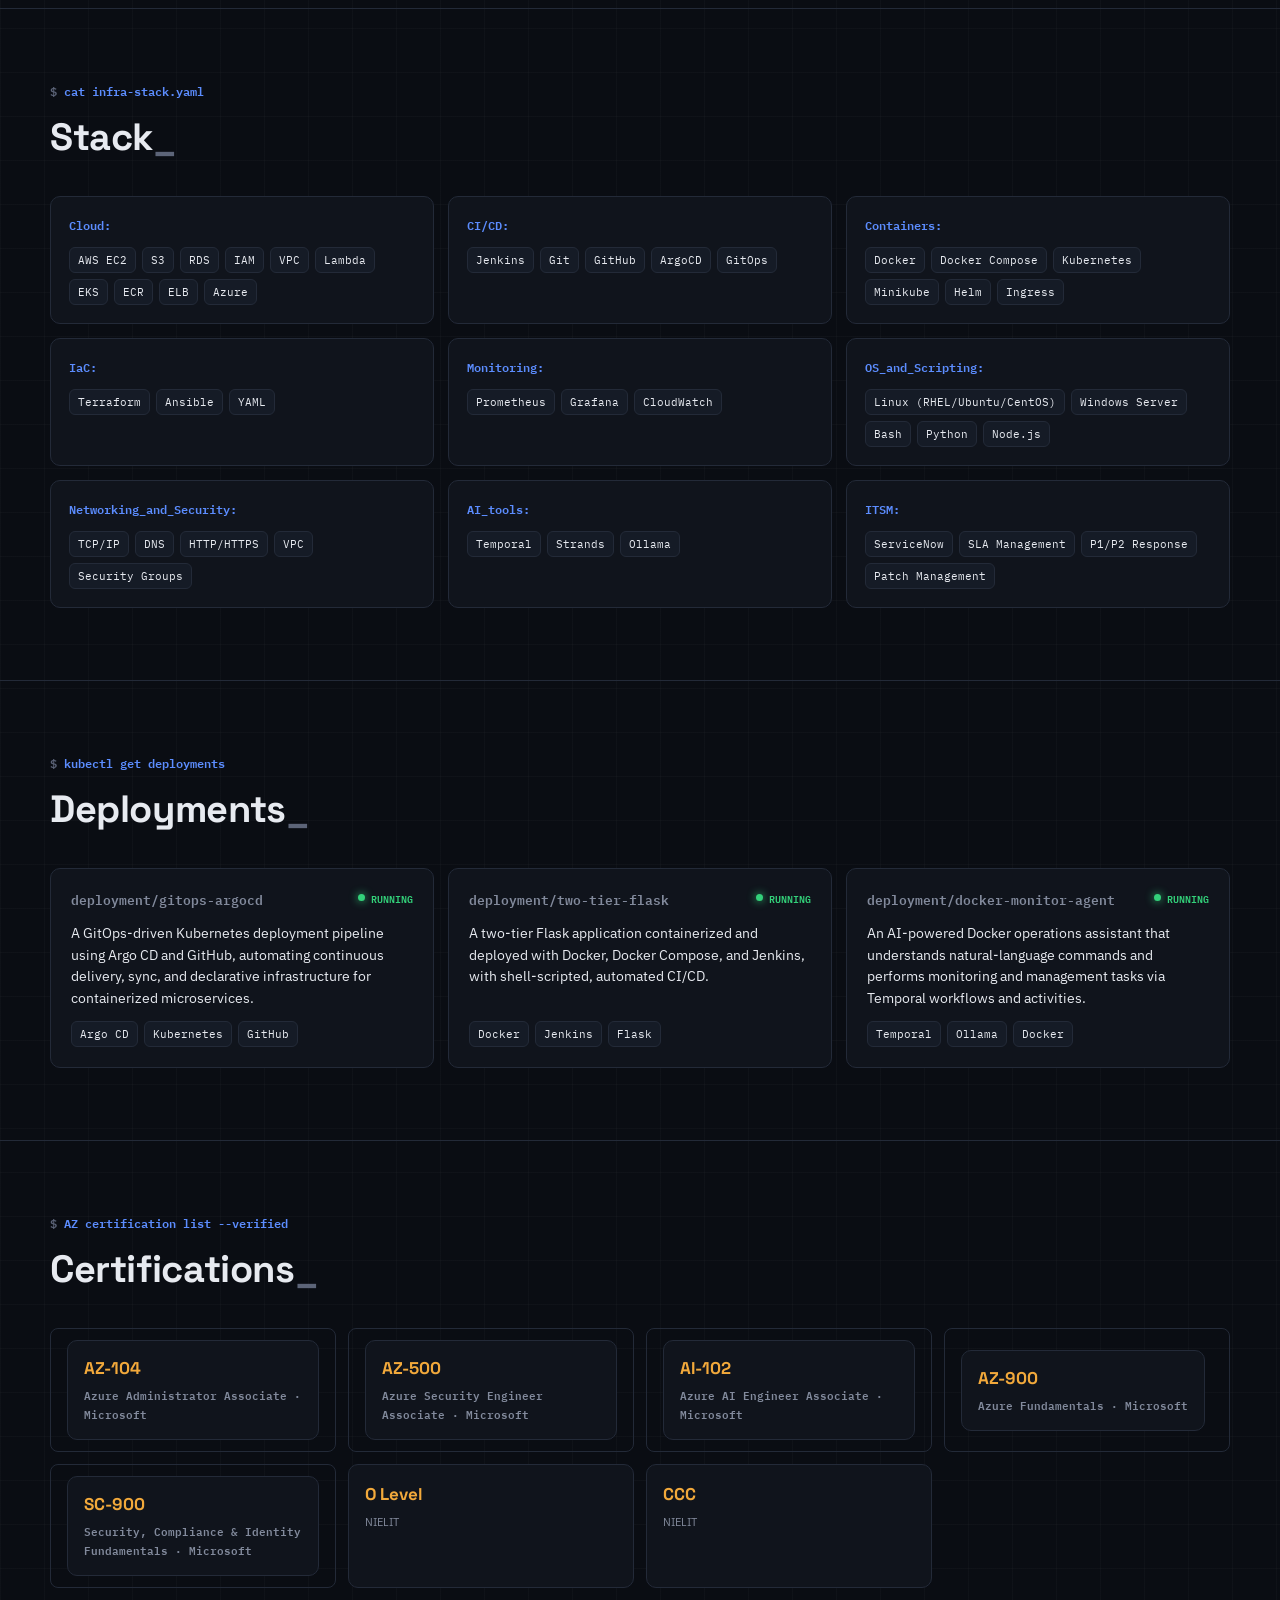
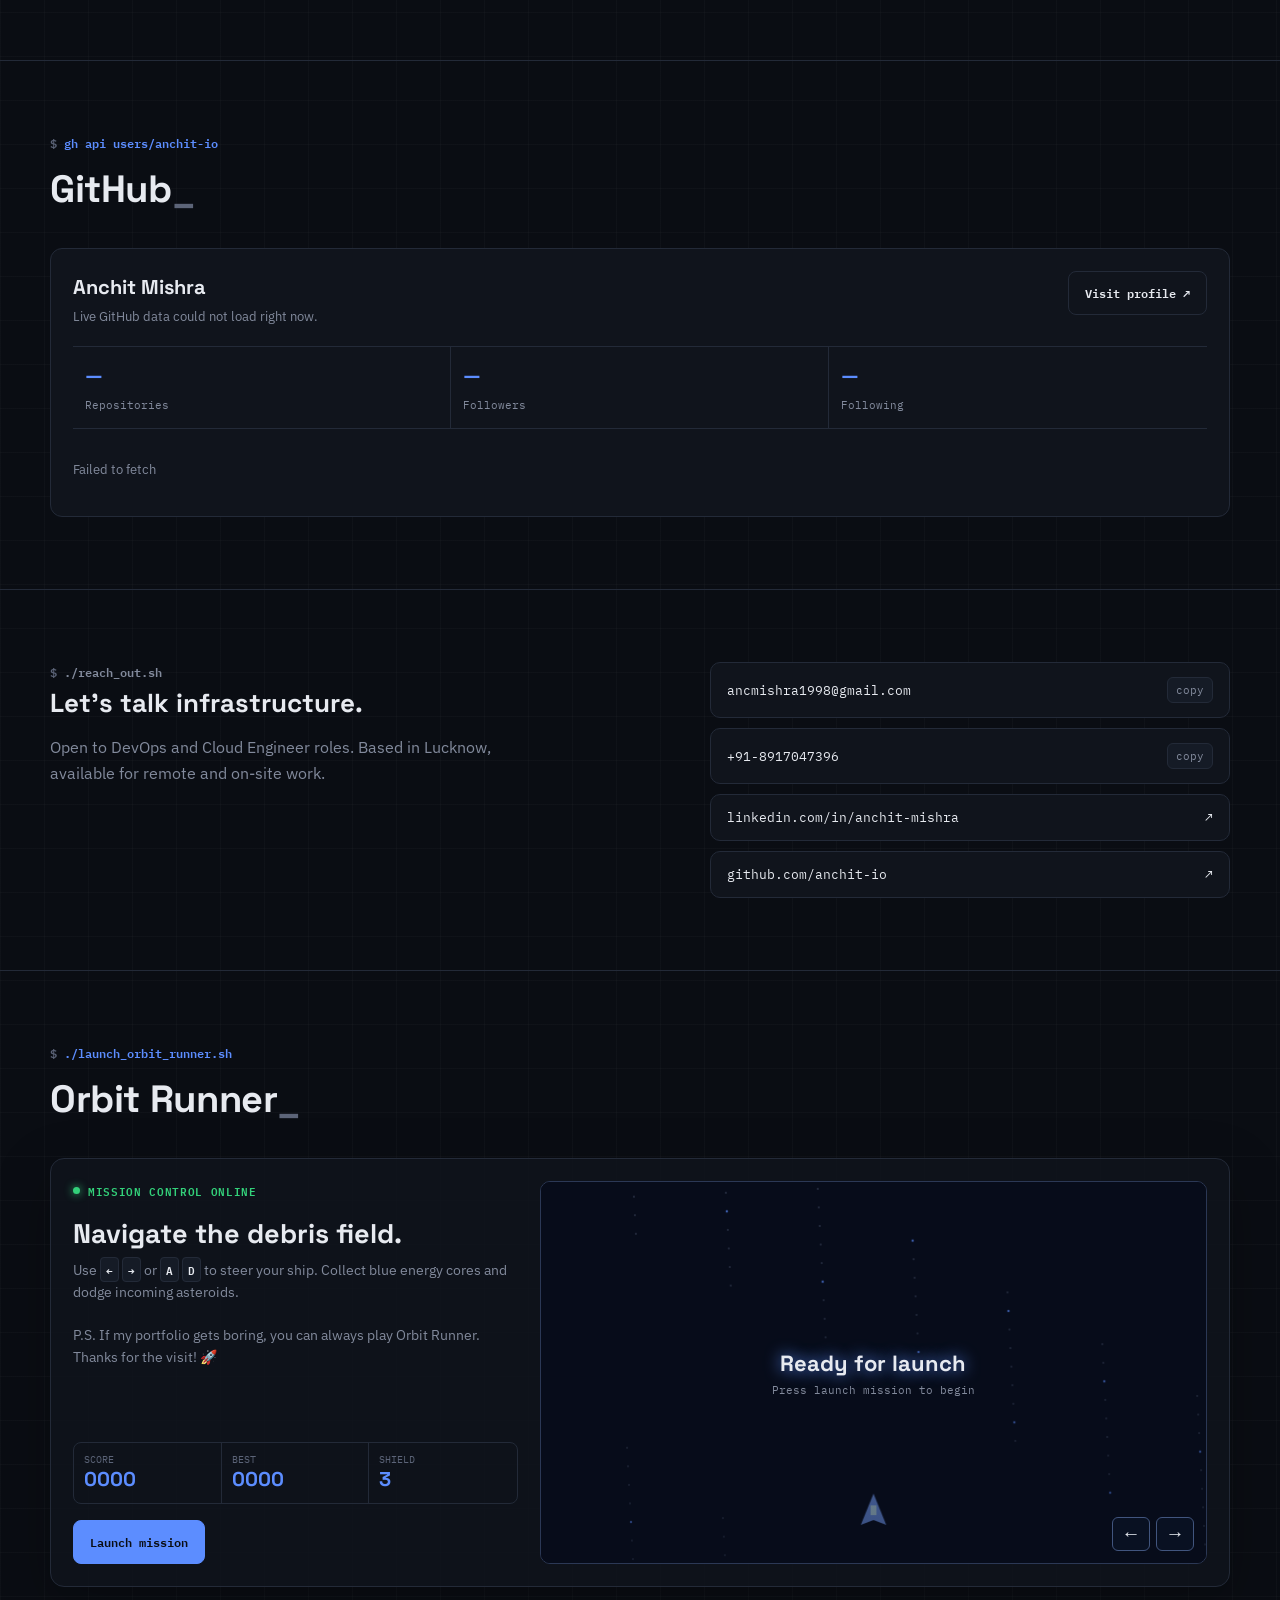
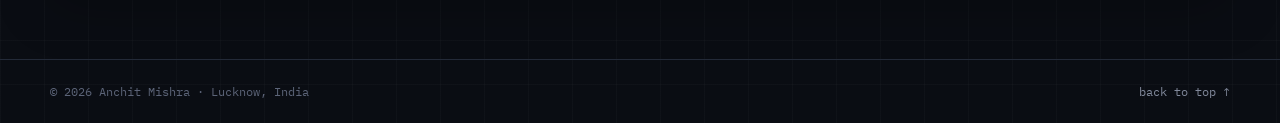
==== commit 13e15438: "Correct 'cicd' to 'CI/CD' in index.html" ====
--- a/index.html
+++ b/index.html
@@ -127,7 +127,7 @@
           </div>
         </div>
         <div class="card">
-          <span class="key">cicd</span>
+          <span class="key">CI/CD</span>
           <div class="chip-row">
             <span class="chip">Jenkins</span><span class="chip">Git</span><span class="chip">GitHub</span>
             <span class="chip">ArgoCD</span><span class="chip">GitOps</span>
